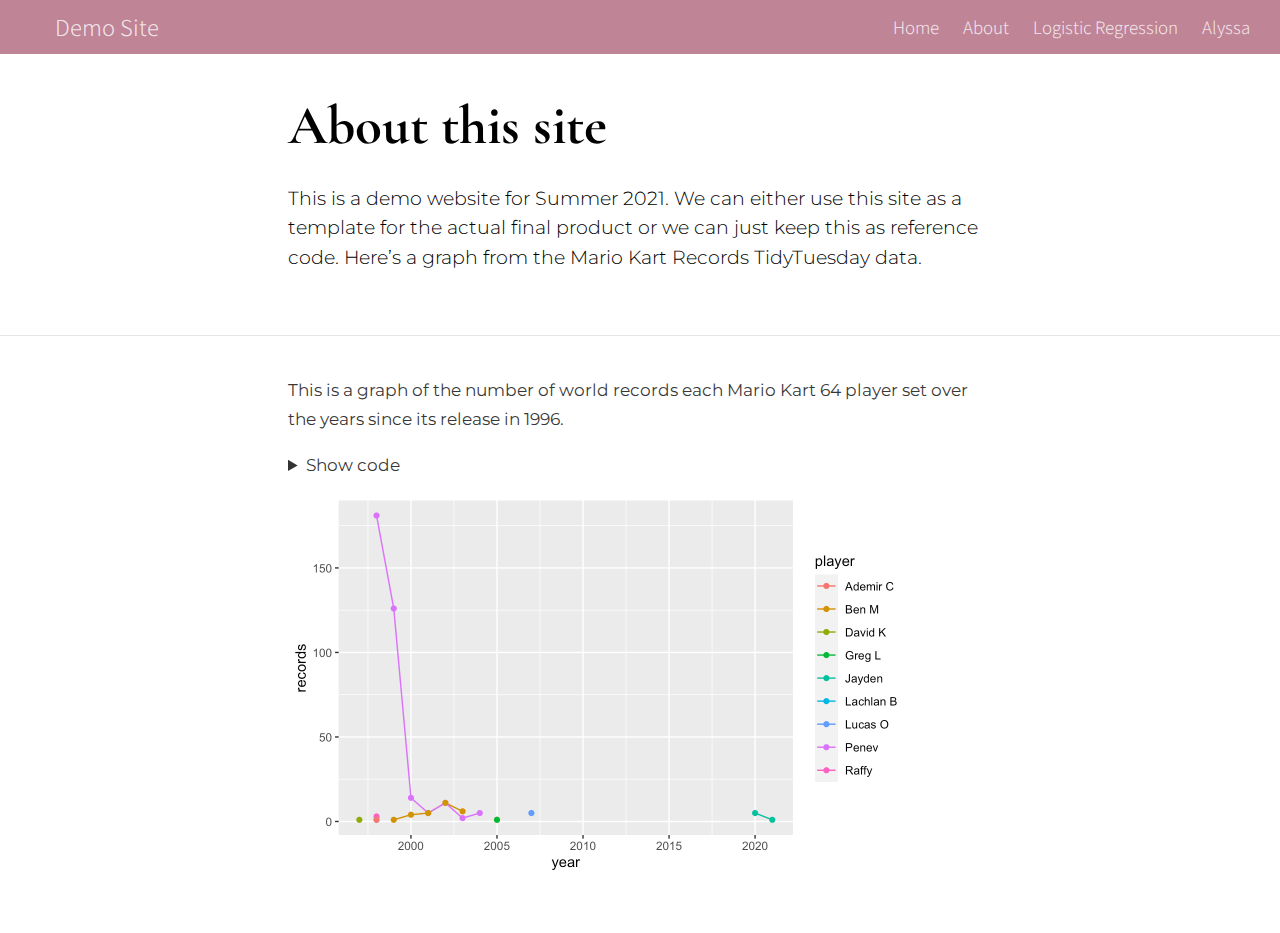
==== docs/about.html @ 3f83a87a "completed logistic.Rmd" ====
<!DOCTYPE html>

<html xmlns="http://www.w3.org/1999/xhtml" lang="" xml:lang="">

<head>
  <meta charset="utf-8"/>
  <meta name="viewport" content="width=device-width, initial-scale=1"/>
  <meta http-equiv="X-UA-Compatible" content="IE=Edge,chrome=1"/>
  <meta name="generator" content="distill" />

  <style type="text/css">
  /* Hide doc at startup (prevent jankiness while JS renders/transforms) */
  body {
    visibility: hidden;
  }
  </style>

 <!--radix_placeholder_import_source-->
 <!--/radix_placeholder_import_source-->

<style type="text/css">code{white-space: pre;}</style>
<style type="text/css" data-origin="pandoc">
pre > code.sourceCode { white-space: pre; position: relative; }
pre > code.sourceCode > span { display: inline-block; line-height: 1.25; }
pre > code.sourceCode > span:empty { height: 1.2em; }
.sourceCode { overflow: visible; }
code.sourceCode > span { color: inherit; text-decoration: inherit; }
div.sourceCode { margin: 1em 0; }
pre.sourceCode { margin: 0; }
@media screen {
div.sourceCode { overflow: auto; }
}
@media print {
pre > code.sourceCode { white-space: pre-wrap; }
pre > code.sourceCode > span { text-indent: -5em; padding-left: 5em; }
}
pre.numberSource code
  { counter-reset: source-line 0; }
pre.numberSource code > span
  { position: relative; left: -4em; counter-increment: source-line; }
pre.numberSource code > span > a:first-child::before
  { content: counter(source-line);
    position: relative; left: -1em; text-align: right; vertical-align: baseline;
    border: none; display: inline-block;
    -webkit-touch-callout: none; -webkit-user-select: none;
    -khtml-user-select: none; -moz-user-select: none;
    -ms-user-select: none; user-select: none;
    padding: 0 4px; width: 4em;
    color: #aaaaaa;
  }
pre.numberSource { margin-left: 3em; border-left: 1px solid #aaaaaa;  padding-left: 4px; }
div.sourceCode
  {   }
@media screen {
pre > code.sourceCode > span > a:first-child::before { text-decoration: underline; }
}
code span.al { color: #ad0000; } /* Alert */
code span.an { color: #5e5e5e; } /* Annotation */
code span.at { color: #20794d; } /* Attribute */
code span.bn { color: #ad0000; } /* BaseN */
code span.bu { } /* BuiltIn */
code span.cf { color: #007ba5; } /* ControlFlow */
code span.ch { color: #20794d; } /* Char */
code span.cn { color: #8f5902; } /* Constant */
code span.co { color: #5e5e5e; } /* Comment */
code span.cv { color: #5e5e5e; font-style: italic; } /* CommentVar */
code span.do { color: #5e5e5e; font-style: italic; } /* Documentation */
code span.dt { color: #ad0000; } /* DataType */
code span.dv { color: #ad0000; } /* DecVal */
code span.er { color: #ad0000; } /* Error */
code span.ex { } /* Extension */
code span.fl { color: #ad0000; } /* Float */
code span.fu { color: #4758ab; } /* Function */
code span.im { } /* Import */
code span.in { color: #5e5e5e; } /* Information */
code span.kw { color: #007ba5; } /* Keyword */
code span.op { color: #5e5e5e; } /* Operator */
code span.ot { color: #007ba5; } /* Other */
code span.pp { color: #ad0000; } /* Preprocessor */
code span.sc { color: #20794d; } /* SpecialChar */
code span.ss { color: #20794d; } /* SpecialString */
code span.st { color: #20794d; } /* String */
code span.va { color: #111111; } /* Variable */
code span.vs { color: #20794d; } /* VerbatimString */
code span.wa { color: #5e5e5e; font-style: italic; } /* Warning */
</style>

  <!--radix_placeholder_meta_tags-->
  <title>Demo Site: About this site</title>

  <meta property="description" itemprop="description" content="This is a demo website for Summer 2021. We can either use this site as a template for the actual final product or we can just keep this as reference code. Here&#39;s a graph from the Mario Kart Records TidyTuesday data."/>



  <!--  https://developers.facebook.com/docs/sharing/webmasters#markup -->
  <meta property="og:title" content="Demo Site: About this site"/>
  <meta property="og:type" content="article"/>
  <meta property="og:description" content="This is a demo website for Summer 2021. We can either use this site as a template for the actual final product or we can just keep this as reference code. Here&#39;s a graph from the Mario Kart Records TidyTuesday data."/>
  <meta property="og:locale" content="en_US"/>
  <meta property="og:site_name" content="Demo Site"/>

  <!--  https://dev.twitter.com/cards/types/summary -->
  <meta property="twitter:card" content="summary"/>
  <meta property="twitter:title" content="Demo Site: About this site"/>
  <meta property="twitter:description" content="This is a demo website for Summer 2021. We can either use this site as a template for the actual final product or we can just keep this as reference code. Here&#39;s a graph from the Mario Kart Records TidyTuesday data."/>

  <!--/radix_placeholder_meta_tags-->
  <!--radix_placeholder_rmarkdown_metadata-->

  <script type="text/json" id="radix-rmarkdown-metadata">
  {"type":"list","attributes":{"names":{"type":"character","attributes":{},"value":["title","description","output"]}},"value":[{"type":"character","attributes":{},"value":["About this site"]},{"type":"character","attributes":{},"value":["This is a demo website for Summer 2021. We can either use this site as a template for the actual final product or we can just keep this as reference code. Here's a graph from the Mario Kart Records TidyTuesday data.\n"]},{"type":"list","attributes":{"names":{"type":"character","attributes":{},"value":["distill::distill_article"]}},"value":[{"type":"list","attributes":{"names":{"type":"character","attributes":{},"value":["code_folding"]}},"value":[{"type":"logical","attributes":{},"value":[true]}]}]}]}
  </script>
  <!--/radix_placeholder_rmarkdown_metadata-->
  <!--radix_placeholder_navigation_in_header-->
  <meta name="distill:offset" content=""/>

  <script type="application/javascript">

    window.headroom_prevent_pin = false;

    window.document.addEventListener("DOMContentLoaded", function (event) {

      // initialize headroom for banner
      var header = $('header').get(0);
      var headerHeight = header.offsetHeight;
      var headroom = new Headroom(header, {
        tolerance: 5,
        onPin : function() {
          if (window.headroom_prevent_pin) {
            window.headroom_prevent_pin = false;
            headroom.unpin();
          }
        }
      });
      headroom.init();
      if(window.location.hash)
        headroom.unpin();
      $(header).addClass('headroom--transition');

      // offset scroll location for banner on hash change
      // (see: https://github.com/WickyNilliams/headroom.js/issues/38)
      window.addEventListener("hashchange", function(event) {
        window.scrollTo(0, window.pageYOffset - (headerHeight + 25));
      });

      // responsive menu
      $('.distill-site-header').each(function(i, val) {
        var topnav = $(this);
        var toggle = topnav.find('.nav-toggle');
        toggle.on('click', function() {
          topnav.toggleClass('responsive');
        });
      });

      // nav dropdowns
      $('.nav-dropbtn').click(function(e) {
        $(this).next('.nav-dropdown-content').toggleClass('nav-dropdown-active');
        $(this).parent().siblings('.nav-dropdown')
           .children('.nav-dropdown-content').removeClass('nav-dropdown-active');
      });
      $("body").click(function(e){
        $('.nav-dropdown-content').removeClass('nav-dropdown-active');
      });
      $(".nav-dropdown").click(function(e){
        e.stopPropagation();
      });
    });
  </script>

  <style type="text/css">

  /* Theme (user-documented overrideables for nav appearance) */

  .distill-site-nav {
    color: rgba(255, 255, 255, 0.8);
    background-color: #0F2E3D;
    font-size: 15px;
    font-weight: 300;
  }

  .distill-site-nav a {
    color: inherit;
    text-decoration: none;
  }

  .distill-site-nav a:hover {
    color: white;
  }

  @media print {
    .distill-site-nav {
      display: none;
    }
  }

  .distill-site-header {

  }

  .distill-site-footer {

  }


  /* Site Header */

  .distill-site-header {
    width: 100%;
    box-sizing: border-box;
    z-index: 3;
  }

  .distill-site-header .nav-left {
    display: inline-block;
    margin-left: 8px;
  }

  @media screen and (max-width: 768px) {
    .distill-site-header .nav-left {
      margin-left: 0;
    }
  }


  .distill-site-header .nav-right {
    float: right;
    margin-right: 8px;
  }

  .distill-site-header a,
  .distill-site-header .title {
    display: inline-block;
    text-align: center;
    padding: 14px 10px 14px 10px;
  }

  .distill-site-header .title {
    font-size: 18px;
    min-width: 150px;
  }

  .distill-site-header .logo {
    padding: 0;
  }

  .distill-site-header .logo img {
    display: none;
    max-height: 20px;
    width: auto;
    margin-bottom: -4px;
  }

  .distill-site-header .nav-image img {
    max-height: 18px;
    width: auto;
    display: inline-block;
    margin-bottom: -3px;
  }



  @media screen and (min-width: 1000px) {
    .distill-site-header .logo img {
      display: inline-block;
    }
    .distill-site-header .nav-left {
      margin-left: 20px;
    }
    .distill-site-header .nav-right {
      margin-right: 20px;
    }
    .distill-site-header .title {
      padding-left: 12px;
    }
  }


  .distill-site-header .nav-toggle {
    display: none;
  }

  .nav-dropdown {
    display: inline-block;
    position: relative;
  }

  .nav-dropdown .nav-dropbtn {
    border: none;
    outline: none;
    color: rgba(255, 255, 255, 0.8);
    padding: 16px 10px;
    background-color: transparent;
    font-family: inherit;
    font-size: inherit;
    font-weight: inherit;
    margin: 0;
    margin-top: 1px;
    z-index: 2;
  }

  .nav-dropdown-content {
    display: none;
    position: absolute;
    background-color: white;
    min-width: 200px;
    border: 1px solid rgba(0,0,0,0.15);
    border-radius: 4px;
    box-shadow: 0px 8px 16px 0px rgba(0,0,0,0.1);
    z-index: 1;
    margin-top: 2px;
    white-space: nowrap;
    padding-top: 4px;
    padding-bottom: 4px;
  }

  .nav-dropdown-content hr {
    margin-top: 4px;
    margin-bottom: 4px;
    border: none;
    border-bottom: 1px solid rgba(0, 0, 0, 0.1);
  }

  .nav-dropdown-active {
    display: block;
  }

  .nav-dropdown-content a, .nav-dropdown-content .nav-dropdown-header {
    color: black;
    padding: 6px 24px;
    text-decoration: none;
    display: block;
    text-align: left;
  }

  .nav-dropdown-content .nav-dropdown-header {
    display: block;
    padding: 5px 24px;
    padding-bottom: 0;
    text-transform: uppercase;
    font-size: 14px;
    color: #999999;
    white-space: nowrap;
  }

  .nav-dropdown:hover .nav-dropbtn {
    color: white;
  }

  .nav-dropdown-content a:hover {
    background-color: #ddd;
    color: black;
  }

  .nav-right .nav-dropdown-content {
    margin-left: -45%;
    right: 0;
  }

  @media screen and (max-width: 768px) {
    .distill-site-header a, .distill-site-header .nav-dropdown  {display: none;}
    .distill-site-header a.nav-toggle {
      float: right;
      display: block;
    }
    .distill-site-header .title {
      margin-left: 0;
    }
    .distill-site-header .nav-right {
      margin-right: 0;
    }
    .distill-site-header {
      overflow: hidden;
    }
    .nav-right .nav-dropdown-content {
      margin-left: 0;
    }
  }


  @media screen and (max-width: 768px) {
    .distill-site-header.responsive {position: relative; min-height: 500px; }
    .distill-site-header.responsive a.nav-toggle {
      position: absolute;
      right: 0;
      top: 0;
    }
    .distill-site-header.responsive a,
    .distill-site-header.responsive .nav-dropdown {
      display: block;
      text-align: left;
    }
    .distill-site-header.responsive .nav-left,
    .distill-site-header.responsive .nav-right {
      width: 100%;
    }
    .distill-site-header.responsive .nav-dropdown {float: none;}
    .distill-site-header.responsive .nav-dropdown-content {position: relative;}
    .distill-site-header.responsive .nav-dropdown .nav-dropbtn {
      display: block;
      width: 100%;
      text-align: left;
    }
  }

  /* Site Footer */

  .distill-site-footer {
    width: 100%;
    overflow: hidden;
    box-sizing: border-box;
    z-index: 3;
    margin-top: 30px;
    padding-top: 30px;
    padding-bottom: 30px;
    text-align: center;
  }

  /* Headroom */

  d-title {
    padding-top: 6rem;
  }

  @media print {
    d-title {
      padding-top: 4rem;
    }
  }

  .headroom {
    z-index: 1000;
    position: fixed;
    top: 0;
    left: 0;
    right: 0;
  }

  .headroom--transition {
    transition: all .4s ease-in-out;
  }

  .headroom--unpinned {
    top: -100px;
  }

  .headroom--pinned {
    top: 0;
  }

  /* adjust viewport for navbar height */
  /* helps vertically center bootstrap (non-distill) content */
  .min-vh-100 {
    min-height: calc(100vh - 100px) !important;
  }

  </style>

  <script src="site_libs/jquery-1.11.3/jquery.min.js"></script>
  <link href="site_libs/font-awesome-5.1.0/css/all.css" rel="stylesheet"/>
  <link href="site_libs/font-awesome-5.1.0/css/v4-shims.css" rel="stylesheet"/>
  <script src="site_libs/headroom-0.9.4/headroom.min.js"></script>
  <script src="site_libs/autocomplete-0.37.1/autocomplete.min.js"></script>
  <script src="site_libs/fuse-6.4.1/fuse.min.js"></script>

  <script type="application/javascript">

  function getMeta(metaName) {
    var metas = document.getElementsByTagName('meta');
    for (let i = 0; i < metas.length; i++) {
      if (metas[i].getAttribute('name') === metaName) {
        return metas[i].getAttribute('content');
      }
    }
    return '';
  }

  function offsetURL(url) {
    var offset = getMeta('distill:offset');
    return offset ? offset + '/' + url : url;
  }

  function createFuseIndex() {

    // create fuse index
    var options = {
      keys: [
        { name: 'title', weight: 20 },
        { name: 'categories', weight: 15 },
        { name: 'description', weight: 10 },
        { name: 'contents', weight: 5 },
      ],
      ignoreLocation: true,
      threshold: 0
    };
    var fuse = new window.Fuse([], options);

    // fetch the main search.json
    return fetch(offsetURL('search.json'))
      .then(function(response) {
        if (response.status == 200) {
          return response.json().then(function(json) {
            // index main articles
            json.articles.forEach(function(article) {
              fuse.add(article);
            });
            // download collections and index their articles
            return Promise.all(json.collections.map(function(collection) {
              return fetch(offsetURL(collection)).then(function(response) {
                if (response.status === 200) {
                  return response.json().then(function(articles) {
                    articles.forEach(function(article) {
                      fuse.add(article);
                    });
                  })
                } else {
                  return Promise.reject(
                    new Error('Unexpected status from search index request: ' +
                              response.status)
                  );
                }
              });
            })).then(function() {
              return fuse;
            });
          });

        } else {
          return Promise.reject(
            new Error('Unexpected status from search index request: ' +
                        response.status)
          );
        }
      });
  }

  window.document.addEventListener("DOMContentLoaded", function (event) {

    // get search element (bail if we don't have one)
    var searchEl = window.document.getElementById('distill-search');
    if (!searchEl)
      return;

    createFuseIndex()
      .then(function(fuse) {

        // make search box visible
        searchEl.classList.remove('hidden');

        // initialize autocomplete
        var options = {
          autoselect: true,
          hint: false,
          minLength: 2,
        };
        window.autocomplete(searchEl, options, [{
          source: function(query, callback) {
            const searchOptions = {
              isCaseSensitive: false,
              shouldSort: true,
              minMatchCharLength: 2,
              limit: 10,
            };
            var results = fuse.search(query, searchOptions);
            callback(results
              .map(function(result) { return result.item; })
            );
          },
          templates: {
            suggestion: function(suggestion) {
              var img = suggestion.preview && Object.keys(suggestion.preview).length > 0
                ? `<img src="${offsetURL(suggestion.preview)}"</img>`
                : '';
              var html = `
                <div class="search-item">
                  <h3>${suggestion.title}</h3>
                  <div class="search-item-description">
                    ${suggestion.description || ''}
                  </div>
                  <div class="search-item-preview">
                    ${img}
                  </div>
                </div>
              `;
              return html;
            }
          }
        }]).on('autocomplete:selected', function(event, suggestion) {
          window.location.href = offsetURL(suggestion.path);
        });
        // remove inline display style on autocompleter (we want to
        // manage responsive display via css)
        $('.algolia-autocomplete').css("display", "");
      })
      .catch(function(error) {
        console.log(error);
      });

  });

  </script>

  <style type="text/css">

  .nav-search {
    font-size: x-small;
  }

  /* Algolioa Autocomplete */

  .algolia-autocomplete {
    display: inline-block;
    margin-left: 10px;
    vertical-align: sub;
    background-color: white;
    color: black;
    padding: 6px;
    padding-top: 8px;
    padding-bottom: 0;
    border-radius: 6px;
    border: 1px #0F2E3D solid;
    width: 180px;
  }


  @media screen and (max-width: 768px) {
    .distill-site-nav .algolia-autocomplete {
      display: none;
      visibility: hidden;
    }
    .distill-site-nav.responsive .algolia-autocomplete {
      display: inline-block;
      visibility: visible;
    }
    .distill-site-nav.responsive .algolia-autocomplete .aa-dropdown-menu {
      margin-left: 0;
      width: 400px;
      max-height: 400px;
    }
  }

  .algolia-autocomplete .aa-input, .algolia-autocomplete .aa-hint {
    width: 90%;
    outline: none;
    border: none;
  }

  .algolia-autocomplete .aa-hint {
    color: #999;
  }
  .algolia-autocomplete .aa-dropdown-menu {
    width: 550px;
    max-height: 70vh;
    overflow-x: visible;
    overflow-y: scroll;
    padding: 5px;
    margin-top: 3px;
    margin-left: -150px;
    background-color: #fff;
    border-radius: 5px;
    border: 1px solid #999;
    border-top: none;
  }

  .algolia-autocomplete .aa-dropdown-menu .aa-suggestion {
    cursor: pointer;
    padding: 5px 4px;
    border-bottom: 1px solid #eee;
  }

  .algolia-autocomplete .aa-dropdown-menu .aa-suggestion:last-of-type {
    border-bottom: none;
    margin-bottom: 2px;
  }

  .algolia-autocomplete .aa-dropdown-menu .aa-suggestion .search-item {
    overflow: hidden;
    font-size: 0.8em;
    line-height: 1.4em;
  }

  .algolia-autocomplete .aa-dropdown-menu .aa-suggestion .search-item h3 {
    font-size: 1rem;
    margin-block-start: 0;
    margin-block-end: 5px;
  }

  .algolia-autocomplete .aa-dropdown-menu .aa-suggestion .search-item-description {
    display: inline-block;
    overflow: hidden;
    height: 2.8em;
    width: 80%;
    margin-right: 4%;
  }

  .algolia-autocomplete .aa-dropdown-menu .aa-suggestion .search-item-preview {
    display: inline-block;
    width: 15%;
  }

  .algolia-autocomplete .aa-dropdown-menu .aa-suggestion .search-item-preview img {
    height: 3em;
    width: auto;
    display: none;
  }

  .algolia-autocomplete .aa-dropdown-menu .aa-suggestion .search-item-preview img[src] {
    display: initial;
  }

  .algolia-autocomplete .aa-dropdown-menu .aa-suggestion.aa-cursor {
    background-color: #eee;
  }
  .algolia-autocomplete .aa-dropdown-menu .aa-suggestion em {
    font-weight: bold;
    font-style: normal;
  }

  </style>


  <!--/radix_placeholder_navigation_in_header-->
  <!--radix_placeholder_distill-->

  <style type="text/css">

  body {
    background-color: white;
  }

  .pandoc-table {
    width: 100%;
  }

  .pandoc-table>caption {
    margin-bottom: 10px;
  }

  .pandoc-table th:not([align]) {
    text-align: left;
  }

  .pagedtable-footer {
    font-size: 15px;
  }

  d-byline .byline {
    grid-template-columns: 2fr 2fr;
  }

  d-byline .byline h3 {
    margin-block-start: 1.5em;
  }

  d-byline .byline .authors-affiliations h3 {
    margin-block-start: 0.5em;
  }

  .authors-affiliations .orcid-id {
    width: 16px;
    height:16px;
    margin-left: 4px;
    margin-right: 4px;
    vertical-align: middle;
    padding-bottom: 2px;
  }

  d-title .dt-tags {
    margin-top: 1em;
    grid-column: text;
  }

  .dt-tags .dt-tag {
    text-decoration: none;
    display: inline-block;
    color: rgba(0,0,0,0.6);
    padding: 0em 0.4em;
    margin-right: 0.5em;
    margin-bottom: 0.4em;
    font-size: 70%;
    border: 1px solid rgba(0,0,0,0.2);
    border-radius: 3px;
    text-transform: uppercase;
    font-weight: 500;
  }

  d-article table.gt_table td,
  d-article table.gt_table th {
    border-bottom: none;
  }

  .html-widget {
    margin-bottom: 2.0em;
  }

  .l-screen-inset {
    padding-right: 16px;
  }

  .l-screen .caption {
    margin-left: 10px;
  }

  .shaded {
    background: rgb(247, 247, 247);
    padding-top: 20px;
    padding-bottom: 20px;
    border-top: 1px solid rgba(0, 0, 0, 0.1);
    border-bottom: 1px solid rgba(0, 0, 0, 0.1);
  }

  .shaded .html-widget {
    margin-bottom: 0;
    border: 1px solid rgba(0, 0, 0, 0.1);
  }

  .shaded .shaded-content {
    background: white;
  }

  .text-output {
    margin-top: 0;
    line-height: 1.5em;
  }

  .hidden {
    display: none !important;
  }

  d-article {
    padding-top: 2.5rem;
    padding-bottom: 30px;
  }

  d-appendix {
    padding-top: 30px;
  }

  d-article>p>img {
    width: 100%;
  }

  d-article h2 {
    margin: 1rem 0 1.5rem 0;
  }

  d-article h3 {
    margin-top: 1.5rem;
  }

  d-article iframe {
    border: 1px solid rgba(0, 0, 0, 0.1);
    margin-bottom: 2.0em;
    width: 100%;
  }

  /* Tweak code blocks */

  d-article div.sourceCode code,
  d-article pre code {
    font-family: Consolas, Monaco, 'Andale Mono', 'Ubuntu Mono', monospace;
  }

  d-article pre,
  d-article div.sourceCode,
  d-article div.sourceCode pre {
    overflow: auto;
  }

  d-article div.sourceCode {
    background-color: white;
  }

  d-article div.sourceCode pre {
    padding-left: 10px;
    font-size: 12px;
    border-left: 2px solid rgba(0,0,0,0.1);
  }

  d-article pre {
    font-size: 12px;
    color: black;
    background: none;
    margin-top: 0;
    text-align: left;
    white-space: pre;
    word-spacing: normal;
    word-break: normal;
    word-wrap: normal;
    line-height: 1.5;

    -moz-tab-size: 4;
    -o-tab-size: 4;
    tab-size: 4;

    -webkit-hyphens: none;
    -moz-hyphens: none;
    -ms-hyphens: none;
    hyphens: none;
  }

  d-article pre a {
    border-bottom: none;
  }

  d-article pre a:hover {
    border-bottom: none;
    text-decoration: underline;
  }

  d-article details {
    grid-column: text;
    margin-bottom: 0.8em;
  }

  @media(min-width: 768px) {

  d-article pre,
  d-article div.sourceCode,
  d-article div.sourceCode pre {
    overflow: visible !important;
  }

  d-article div.sourceCode pre {
    padding-left: 18px;
    font-size: 14px;
  }

  d-article pre {
    font-size: 14px;
  }

  }

  figure img.external {
    background: white;
    border: 1px solid rgba(0, 0, 0, 0.1);
    box-shadow: 0 1px 8px rgba(0, 0, 0, 0.1);
    padding: 18px;
    box-sizing: border-box;
  }

  /* CSS for d-contents */

  .d-contents {
    grid-column: text;
    color: rgba(0,0,0,0.8);
    font-size: 0.9em;
    padding-bottom: 1em;
    margin-bottom: 1em;
    padding-bottom: 0.5em;
    margin-bottom: 1em;
    padding-left: 0.25em;
    justify-self: start;
  }

  @media(min-width: 1000px) {
    .d-contents.d-contents-float {
      height: 0;
      grid-column-start: 1;
      grid-column-end: 4;
      justify-self: center;
      padding-right: 3em;
      padding-left: 2em;
    }
  }

  .d-contents nav h3 {
    font-size: 18px;
    margin-top: 0;
    margin-bottom: 1em;
  }

  .d-contents li {
    list-style-type: none
  }

  .d-contents nav > ul {
    padding-left: 0;
  }

  .d-contents ul {
    padding-left: 1em
  }

  .d-contents nav ul li {
    margin-top: 0.6em;
    margin-bottom: 0.2em;
  }

  .d-contents nav a {
    font-size: 13px;
    border-bottom: none;
    text-decoration: none
    color: rgba(0, 0, 0, 0.8);
  }

  .d-contents nav a:hover {
    text-decoration: underline solid rgba(0, 0, 0, 0.6)
  }

  .d-contents nav > ul > li > a {
    font-weight: 600;
  }

  .d-contents nav > ul > li > ul {
    font-weight: inherit;
  }

  .d-contents nav > ul > li > ul > li {
    margin-top: 0.2em;
  }


  .d-contents nav ul {
    margin-top: 0;
    margin-bottom: 0.25em;
  }

  .d-article-with-toc h2:nth-child(2) {
    margin-top: 0;
  }


  /* Figure */

  .figure {
    position: relative;
    margin-bottom: 2.5em;
    margin-top: 1.5em;
  }

  .figure img {
    width: 100%;
  }

  .figure .caption {
    color: rgba(0, 0, 0, 0.6);
    font-size: 12px;
    line-height: 1.5em;
  }

  .figure img.external {
    background: white;
    border: 1px solid rgba(0, 0, 0, 0.1);
    box-shadow: 0 1px 8px rgba(0, 0, 0, 0.1);
    padding: 18px;
    box-sizing: border-box;
  }

  .figure .caption a {
    color: rgba(0, 0, 0, 0.6);
  }

  .figure .caption b,
  .figure .caption strong, {
    font-weight: 600;
    color: rgba(0, 0, 0, 1.0);
  }

  /* Citations */

  d-article .citation {
    color: inherit;
    cursor: inherit;
  }

  div.hanging-indent{
    margin-left: 1em; text-indent: -1em;
  }

  /* Citation hover box */

  .tippy-box[data-theme~=light-border] {
    background-color: rgba(250, 250, 250, 0.95);
  }

  .tippy-content > p {
    margin-bottom: 0;
    padding: 2px;
  }


  /* Tweak 1000px media break to show more text */

  @media(min-width: 1000px) {
    .base-grid,
    distill-header,
    d-title,
    d-abstract,
    d-article,
    d-appendix,
    distill-appendix,
    d-byline,
    d-footnote-list,
    d-citation-list,
    distill-footer {
      grid-template-columns: [screen-start] 1fr [page-start kicker-start] 80px [middle-start] 50px [text-start kicker-end] 65px 65px 65px 65px 65px 65px 65px 65px [text-end gutter-start] 65px [middle-end] 65px [page-end gutter-end] 1fr [screen-end];
      grid-column-gap: 16px;
    }

    .grid {
      grid-column-gap: 16px;
    }

    d-article {
      font-size: 1.06rem;
      line-height: 1.7em;
    }
    figure .caption, .figure .caption, figure figcaption {
      font-size: 13px;
    }
  }

  @media(min-width: 1180px) {
    .base-grid,
    distill-header,
    d-title,
    d-abstract,
    d-article,
    d-appendix,
    distill-appendix,
    d-byline,
    d-footnote-list,
    d-citation-list,
    distill-footer {
      grid-template-columns: [screen-start] 1fr [page-start kicker-start] 60px [middle-start] 60px [text-start kicker-end] 60px 60px 60px 60px 60px 60px 60px 60px [text-end gutter-start] 60px [middle-end] 60px [page-end gutter-end] 1fr [screen-end];
      grid-column-gap: 32px;
    }

    .grid {
      grid-column-gap: 32px;
    }
  }


  /* Get the citation styles for the appendix (not auto-injected on render since
     we do our own rendering of the citation appendix) */

  d-appendix .citation-appendix,
  .d-appendix .citation-appendix {
    font-size: 11px;
    line-height: 15px;
    border-left: 1px solid rgba(0, 0, 0, 0.1);
    padding-left: 18px;
    border: 1px solid rgba(0,0,0,0.1);
    background: rgba(0, 0, 0, 0.02);
    padding: 10px 18px;
    border-radius: 3px;
    color: rgba(150, 150, 150, 1);
    overflow: hidden;
    margin-top: -12px;
    white-space: pre-wrap;
    word-wrap: break-word;
  }

  /* Include appendix styles here so they can be overridden */

  d-appendix {
    contain: layout style;
    font-size: 0.8em;
    line-height: 1.7em;
    margin-top: 60px;
    margin-bottom: 0;
    border-top: 1px solid rgba(0, 0, 0, 0.1);
    color: rgba(0,0,0,0.5);
    padding-top: 60px;
    padding-bottom: 48px;
  }

  d-appendix h3 {
    grid-column: page-start / text-start;
    font-size: 15px;
    font-weight: 500;
    margin-top: 1em;
    margin-bottom: 0;
    color: rgba(0,0,0,0.65);
  }

  d-appendix h3 + * {
    margin-top: 1em;
  }

  d-appendix ol {
    padding: 0 0 0 15px;
  }

  @media (min-width: 768px) {
    d-appendix ol {
      padding: 0 0 0 30px;
      margin-left: -30px;
    }
  }

  d-appendix li {
    margin-bottom: 1em;
  }

  d-appendix a {
    color: rgba(0, 0, 0, 0.6);
  }

  d-appendix > * {
    grid-column: text;
  }

  d-appendix > d-footnote-list,
  d-appendix > d-citation-list,
  d-appendix > distill-appendix {
    grid-column: screen;
  }

  /* Include footnote styles here so they can be overridden */

  d-footnote-list {
    contain: layout style;
  }

  d-footnote-list > * {
    grid-column: text;
  }

  d-footnote-list a.footnote-backlink {
    color: rgba(0,0,0,0.3);
    padding-left: 0.5em;
  }



  /* Anchor.js */

  .anchorjs-link {
    /*transition: all .25s linear; */
    text-decoration: none;
    border-bottom: none;
  }
  *:hover > .anchorjs-link {
    margin-left: -1.125em !important;
    text-decoration: none;
    border-bottom: none;
  }

  /* Social footer */

  .social_footer {
    margin-top: 30px;
    margin-bottom: 0;
    color: rgba(0,0,0,0.67);
  }

  .disqus-comments {
    margin-right: 30px;
  }

  .disqus-comment-count {
    border-bottom: 1px solid rgba(0, 0, 0, 0.4);
    cursor: pointer;
  }

  #disqus_thread {
    margin-top: 30px;
  }

  .article-sharing a {
    border-bottom: none;
    margin-right: 8px;
  }

  .article-sharing a:hover {
    border-bottom: none;
  }

  .sidebar-section.subscribe {
    font-size: 12px;
    line-height: 1.6em;
  }

  .subscribe p {
    margin-bottom: 0.5em;
  }


  .article-footer .subscribe {
    font-size: 15px;
    margin-top: 45px;
  }


  .sidebar-section.custom {
    font-size: 12px;
    line-height: 1.6em;
  }

  .custom p {
    margin-bottom: 0.5em;
  }

  /* Styles for listing layout (hide title) */
  .layout-listing d-title, .layout-listing .d-title {
    display: none;
  }

  /* Styles for posts lists (not auto-injected) */


  .posts-with-sidebar {
    padding-left: 45px;
    padding-right: 45px;
  }

  .posts-list .description h2,
  .posts-list .description p {
    font-family: -apple-system, BlinkMacSystemFont, "Segoe UI", Roboto, Oxygen, Ubuntu, Cantarell, "Fira Sans", "Droid Sans", "Helvetica Neue", Arial, sans-serif;
  }

  .posts-list .description h2 {
    font-weight: 700;
    border-bottom: none;
    padding-bottom: 0;
  }

  .posts-list h2.post-tag {
    border-bottom: 1px solid rgba(0, 0, 0, 0.2);
    padding-bottom: 12px;
  }
  .posts-list {
    margin-top: 60px;
    margin-bottom: 24px;
  }

  .posts-list .post-preview {
    text-decoration: none;
    overflow: hidden;
    display: block;
    border-bottom: 1px solid rgba(0, 0, 0, 0.1);
    padding: 24px 0;
  }

  .post-preview-last {
    border-bottom: none !important;
  }

  .posts-list .posts-list-caption {
    grid-column: screen;
    font-weight: 400;
  }

  .posts-list .post-preview h2 {
    margin: 0 0 6px 0;
    line-height: 1.2em;
    font-style: normal;
    font-size: 24px;
  }

  .posts-list .post-preview p {
    margin: 0 0 12px 0;
    line-height: 1.4em;
    font-size: 16px;
  }

  .posts-list .post-preview .thumbnail {
    box-sizing: border-box;
    margin-bottom: 24px;
    position: relative;
    max-width: 500px;
  }
  .posts-list .post-preview img {
    width: 100%;
    display: block;
  }

  .posts-list .metadata {
    font-size: 12px;
    line-height: 1.4em;
    margin-bottom: 18px;
  }

  .posts-list .metadata > * {
    display: inline-block;
  }

  .posts-list .metadata .publishedDate {
    margin-right: 2em;
  }

  .posts-list .metadata .dt-authors {
    display: block;
    margin-top: 0.3em;
    margin-right: 2em;
  }

  .posts-list .dt-tags {
    display: block;
    line-height: 1em;
  }

  .posts-list .dt-tags .dt-tag {
    display: inline-block;
    color: rgba(0,0,0,0.6);
    padding: 0.3em 0.4em;
    margin-right: 0.2em;
    margin-bottom: 0.4em;
    font-size: 60%;
    border: 1px solid rgba(0,0,0,0.2);
    border-radius: 3px;
    text-transform: uppercase;
    font-weight: 500;
  }

  .posts-list img {
    opacity: 1;
  }

  .posts-list img[data-src] {
    opacity: 0;
  }

  .posts-more {
    clear: both;
  }


  .posts-sidebar {
    font-size: 16px;
  }

  .posts-sidebar h3 {
    font-size: 16px;
    margin-top: 0;
    margin-bottom: 0.5em;
    font-weight: 400;
    text-transform: uppercase;
  }

  .sidebar-section {
    margin-bottom: 30px;
  }

  .categories ul {
    list-style-type: none;
    margin: 0;
    padding: 0;
  }

  .categories li {
    color: rgba(0, 0, 0, 0.8);
    margin-bottom: 0;
  }

  .categories li>a {
    border-bottom: none;
  }

  .categories li>a:hover {
    border-bottom: 1px solid rgba(0, 0, 0, 0.4);
  }

  .categories .active {
    font-weight: 600;
  }

  .categories .category-count {
    color: rgba(0, 0, 0, 0.4);
  }


  @media(min-width: 768px) {
    .posts-list .post-preview h2 {
      font-size: 26px;
    }
    .posts-list .post-preview .thumbnail {
      float: right;
      width: 30%;
      margin-bottom: 0;
    }
    .posts-list .post-preview .description {
      float: left;
      width: 45%;
    }
    .posts-list .post-preview .metadata {
      float: left;
      width: 20%;
      margin-top: 8px;
    }
    .posts-list .post-preview p {
      margin: 0 0 12px 0;
      line-height: 1.5em;
      font-size: 16px;
    }
    .posts-with-sidebar .posts-list {
      float: left;
      width: 75%;
    }
    .posts-with-sidebar .posts-sidebar {
      float: right;
      width: 20%;
      margin-top: 60px;
      padding-top: 24px;
      padding-bottom: 24px;
    }
  }


  /* Improve display for browsers without grid (IE/Edge <= 15) */

  .downlevel {
    line-height: 1.6em;
    font-family: -apple-system, BlinkMacSystemFont, "Segoe UI", Roboto, Oxygen, Ubuntu, Cantarell, "Fira Sans", "Droid Sans", "Helvetica Neue", Arial, sans-serif;
    margin: 0;
  }

  .downlevel .d-title {
    padding-top: 6rem;
    padding-bottom: 1.5rem;
  }

  .downlevel .d-title h1 {
    font-size: 50px;
    font-weight: 700;
    line-height: 1.1em;
    margin: 0 0 0.5rem;
  }

  .downlevel .d-title p {
    font-weight: 300;
    font-size: 1.2rem;
    line-height: 1.55em;
    margin-top: 0;
  }

  .downlevel .d-byline {
    padding-top: 0.8em;
    padding-bottom: 0.8em;
    font-size: 0.8rem;
    line-height: 1.8em;
  }

  .downlevel .section-separator {
    border: none;
    border-top: 1px solid rgba(0, 0, 0, 0.1);
  }

  .downlevel .d-article {
    font-size: 1.06rem;
    line-height: 1.7em;
    padding-top: 1rem;
    padding-bottom: 2rem;
  }


  .downlevel .d-appendix {
    padding-left: 0;
    padding-right: 0;
    max-width: none;
    font-size: 0.8em;
    line-height: 1.7em;
    margin-bottom: 0;
    color: rgba(0,0,0,0.5);
    padding-top: 40px;
    padding-bottom: 48px;
  }

  .downlevel .footnotes ol {
    padding-left: 13px;
  }

  .downlevel .base-grid,
  .downlevel .distill-header,
  .downlevel .d-title,
  .downlevel .d-abstract,
  .downlevel .d-article,
  .downlevel .d-appendix,
  .downlevel .distill-appendix,
  .downlevel .d-byline,
  .downlevel .d-footnote-list,
  .downlevel .d-citation-list,
  .downlevel .distill-footer,
  .downlevel .appendix-bottom,
  .downlevel .posts-container {
    padding-left: 40px;
    padding-right: 40px;
  }

  @media(min-width: 768px) {
    .downlevel .base-grid,
    .downlevel .distill-header,
    .downlevel .d-title,
    .downlevel .d-abstract,
    .downlevel .d-article,
    .downlevel .d-appendix,
    .downlevel .distill-appendix,
    .downlevel .d-byline,
    .downlevel .d-footnote-list,
    .downlevel .d-citation-list,
    .downlevel .distill-footer,
    .downlevel .appendix-bottom,
    .downlevel .posts-container {
    padding-left: 150px;
    padding-right: 150px;
    max-width: 900px;
  }
  }

  .downlevel pre code {
    display: block;
    border-left: 2px solid rgba(0, 0, 0, .1);
    padding: 0 0 0 20px;
    font-size: 14px;
  }

  .downlevel code, .downlevel pre {
    color: black;
    background: none;
    font-family: Consolas, Monaco, 'Andale Mono', 'Ubuntu Mono', monospace;
    text-align: left;
    white-space: pre;
    word-spacing: normal;
    word-break: normal;
    word-wrap: normal;
    line-height: 1.5;

    -moz-tab-size: 4;
    -o-tab-size: 4;
    tab-size: 4;

    -webkit-hyphens: none;
    -moz-hyphens: none;
    -ms-hyphens: none;
    hyphens: none;
  }

  .downlevel .posts-list .post-preview {
    color: inherit;
  }



  </style>

  <script type="application/javascript">

  function is_downlevel_browser() {
    if (bowser.isUnsupportedBrowser({ msie: "12", msedge: "16"},
                                   window.navigator.userAgent)) {
      return true;
    } else {
      return window.load_distill_framework === undefined;
    }
  }

  // show body when load is complete
  function on_load_complete() {

    // add anchors
    if (window.anchors) {
      window.anchors.options.placement = 'left';
      window.anchors.add('d-article > h2, d-article > h3, d-article > h4, d-article > h5');
    }


    // set body to visible
    document.body.style.visibility = 'visible';

    // force redraw for leaflet widgets
    if (window.HTMLWidgets) {
      var maps = window.HTMLWidgets.findAll(".leaflet");
      $.each(maps, function(i, el) {
        var map = this.getMap();
        map.invalidateSize();
        map.eachLayer(function(layer) {
          if (layer instanceof L.TileLayer)
            layer.redraw();
        });
      });
    }

    // trigger 'shown' so htmlwidgets resize
    $('d-article').trigger('shown');
  }

  function init_distill() {

    init_common();

    // create front matter
    var front_matter = $('<d-front-matter></d-front-matter>');
    $('#distill-front-matter').wrap(front_matter);

    // create d-title
    $('.d-title').changeElementType('d-title');

    // create d-byline
    var byline = $('<d-byline></d-byline>');
    $('.d-byline').replaceWith(byline);

    // create d-article
    var article = $('<d-article></d-article>');
    $('.d-article').wrap(article).children().unwrap();

    // move posts container into article
    $('.posts-container').appendTo($('d-article'));

    // create d-appendix
    $('.d-appendix').changeElementType('d-appendix');

    // flag indicating that we have appendix items
    var appendix = $('.appendix-bottom').children('h3').length > 0;

    // replace footnotes with <d-footnote>
    $('.footnote-ref').each(function(i, val) {
      appendix = true;
      var href = $(this).attr('href');
      var id = href.replace('#', '');
      var fn = $('#' + id);
      var fn_p = $('#' + id + '>p');
      fn_p.find('.footnote-back').remove();
      var text = fn_p.html();
      var dtfn = $('<d-footnote></d-footnote>');
      dtfn.html(text);
      $(this).replaceWith(dtfn);
    });
    // remove footnotes
    $('.footnotes').remove();

    // move refs into #references-listing
    $('#references-listing').replaceWith($('#refs'));

    $('h1.appendix, h2.appendix').each(function(i, val) {
      $(this).changeElementType('h3');
    });
    $('h3.appendix').each(function(i, val) {
      var id = $(this).attr('id');
      $('.d-contents a[href="#' + id + '"]').parent().remove();
      appendix = true;
      $(this).nextUntil($('h1, h2, h3')).addBack().appendTo($('d-appendix'));
    });

    // show d-appendix if we have appendix content
    $("d-appendix").css('display', appendix ? 'grid' : 'none');

    // localize layout chunks to just output
    $('.layout-chunk').each(function(i, val) {

      // capture layout
      var layout = $(this).attr('data-layout');

      // apply layout to markdown level block elements
      var elements = $(this).children().not('details, div.sourceCode, pre, script');
      elements.each(function(i, el) {
        var layout_div = $('<div class="' + layout + '"></div>');
        if (layout_div.hasClass('shaded')) {
          var shaded_content = $('<div class="shaded-content"></div>');
          $(this).wrap(shaded_content);
          $(this).parent().wrap(layout_div);
        } else {
          $(this).wrap(layout_div);
        }
      });


      // unwrap the layout-chunk div
      $(this).children().unwrap();
    });

    // remove code block used to force  highlighting css
    $('.distill-force-highlighting-css').parent().remove();

    // remove empty line numbers inserted by pandoc when using a
    // custom syntax highlighting theme
    $('code.sourceCode a:empty').remove();

    // load distill framework
    load_distill_framework();

    // wait for window.distillRunlevel == 4 to do post processing
    function distill_post_process() {

      if (!window.distillRunlevel || window.distillRunlevel < 4)
        return;

      // hide author/affiliations entirely if we have no authors
      var front_matter = JSON.parse($("#distill-front-matter").html());
      var have_authors = front_matter.authors && front_matter.authors.length > 0;
      if (!have_authors)
        $('d-byline').addClass('hidden');

      // article with toc class
      $('.d-contents').parent().addClass('d-article-with-toc');

      // strip links that point to #
      $('.authors-affiliations').find('a[href="#"]').removeAttr('href');

      // add orcid ids
      $('.authors-affiliations').find('.author').each(function(i, el) {
        var orcid_id = front_matter.authors[i].orcidID;
        if (orcid_id) {
          var a = $('<a></a>');
          a.attr('href', 'https://orcid.org/' + orcid_id);
          var img = $('<img></img>');
          img.addClass('orcid-id');
          img.attr('alt', 'ORCID ID');
          img.attr('src','[data-uri]');
          a.append(img);
          $(this).append(a);
        }
      });

      // hide elements of author/affiliations grid that have no value
      function hide_byline_column(caption) {
        $('d-byline').find('h3:contains("' + caption + '")').parent().css('visibility', 'hidden');
      }

      // affiliations
      var have_affiliations = false;
      for (var i = 0; i<front_matter.authors.length; ++i) {
        var author = front_matter.authors[i];
        if (author.affiliation !== "&nbsp;") {
          have_affiliations = true;
          break;
        }
      }
      if (!have_affiliations)
        $('d-byline').find('h3:contains("Affiliations")').css('visibility', 'hidden');

      // published date
      if (!front_matter.publishedDate)
        hide_byline_column("Published");

      // document object identifier
      var doi = $('d-byline').find('h3:contains("DOI")');
      var doi_p = doi.next().empty();
      if (!front_matter.doi) {
        // if we have a citation and valid citationText then link to that
        if ($('#citation').length > 0 && front_matter.citationText) {
          doi.html('Citation');
          $('<a href="#citation"></a>')
            .text(front_matter.citationText)
            .appendTo(doi_p);
        } else {
          hide_byline_column("DOI");
        }
      } else {
        $('<a></a>')
           .attr('href', "https://doi.org/" + front_matter.doi)
           .html(front_matter.doi)
           .appendTo(doi_p);
      }

       // change plural form of authors/affiliations
      if (front_matter.authors.length === 1) {
        var grid = $('.authors-affiliations');
        grid.children('h3:contains("Authors")').text('Author');
        grid.children('h3:contains("Affiliations")').text('Affiliation');
      }

      // remove d-appendix and d-footnote-list local styles
      $('d-appendix > style:first-child').remove();
      $('d-footnote-list > style:first-child').remove();

      // move appendix-bottom entries to the bottom
      $('.appendix-bottom').appendTo('d-appendix').children().unwrap();
      $('.appendix-bottom').remove();

      // hoverable references
      $('span.citation[data-cites]').each(function() {
        var refHtml = $('#ref-' + $(this).attr('data-cites')).html();
        window.tippy(this, {
          allowHTML: true,
          content: refHtml,
          maxWidth: 500,
          interactive: true,
          interactiveBorder: 10,
          theme: 'light-border',
          placement: 'bottom-start'
        });
      });

      // clear polling timer
      clearInterval(tid);

      // show body now that everything is ready
      on_load_complete();
    }

    var tid = setInterval(distill_post_process, 50);
    distill_post_process();

  }

  function init_downlevel() {

    init_common();

     // insert hr after d-title
    $('.d-title').after($('<hr class="section-separator"/>'));

    // check if we have authors
    var front_matter = JSON.parse($("#distill-front-matter").html());
    var have_authors = front_matter.authors && front_matter.authors.length > 0;

    // manage byline/border
    if (!have_authors)
      $('.d-byline').remove();
    $('.d-byline').after($('<hr class="section-separator"/>'));
    $('.d-byline a').remove();

    // remove toc
    $('.d-contents').remove();

    // move appendix elements
    $('h1.appendix, h2.appendix').each(function(i, val) {
      $(this).changeElementType('h3');
    });
    $('h3.appendix').each(function(i, val) {
      $(this).nextUntil($('h1, h2, h3')).addBack().appendTo($('.d-appendix'));
    });


    // inject headers into references and footnotes
    var refs_header = $('<h3></h3>');
    refs_header.text('References');
    $('#refs').prepend(refs_header);

    var footnotes_header = $('<h3></h3');
    footnotes_header.text('Footnotes');
    $('.footnotes').children('hr').first().replaceWith(footnotes_header);

    // move appendix-bottom entries to the bottom
    $('.appendix-bottom').appendTo('.d-appendix').children().unwrap();
    $('.appendix-bottom').remove();

    // remove appendix if it's empty
    if ($('.d-appendix').children().length === 0)
      $('.d-appendix').remove();

    // prepend separator above appendix
    $('.d-appendix').before($('<hr class="section-separator" style="clear: both"/>'));

    // trim code
    $('pre>code').each(function(i, val) {
      $(this).html($.trim($(this).html()));
    });

    // move posts-container right before article
    $('.posts-container').insertBefore($('.d-article'));

    $('body').addClass('downlevel');

    on_load_complete();
  }


  function init_common() {

    // jquery plugin to change element types
    (function($) {
      $.fn.changeElementType = function(newType) {
        var attrs = {};

        $.each(this[0].attributes, function(idx, attr) {
          attrs[attr.nodeName] = attr.nodeValue;
        });

        this.replaceWith(function() {
          return $("<" + newType + "/>", attrs).append($(this).contents());
        });
      };
    })(jQuery);

    // prevent underline for linked images
    $('a > img').parent().css({'border-bottom' : 'none'});

    // mark non-body figures created by knitr chunks as 100% width
    $('.layout-chunk').each(function(i, val) {
      var figures = $(this).find('img, .html-widget');
      if ($(this).attr('data-layout') !== "l-body") {
        figures.css('width', '100%');
      } else {
        figures.css('max-width', '100%');
        figures.filter("[width]").each(function(i, val) {
          var fig = $(this);
          fig.css('width', fig.attr('width') + 'px');
        });

      }
    });

    // auto-append index.html to post-preview links in file: protocol
    // and in rstudio ide preview
    $('.post-preview').each(function(i, val) {
      if (window.location.protocol === "file:")
        $(this).attr('href', $(this).attr('href') + "index.html");
    });

    // get rid of index.html references in header
    if (window.location.protocol !== "file:") {
      $('.distill-site-header a[href]').each(function(i,val) {
        $(this).attr('href', $(this).attr('href').replace("index.html", "./"));
      });
    }

    // add class to pandoc style tables
    $('tr.header').parent('thead').parent('table').addClass('pandoc-table');
    $('.kable-table').children('table').addClass('pandoc-table');

    // add figcaption style to table captions
    $('caption').parent('table').addClass("figcaption");

    // initialize posts list
    if (window.init_posts_list)
      window.init_posts_list();

    // implmement disqus comment link
    $('.disqus-comment-count').click(function() {
      window.headroom_prevent_pin = true;
      $('#disqus_thread').toggleClass('hidden');
      if (!$('#disqus_thread').hasClass('hidden')) {
        var offset = $(this).offset();
        $(window).resize();
        $('html, body').animate({
          scrollTop: offset.top - 35
        });
      }
    });
  }

  document.addEventListener('DOMContentLoaded', function() {
    if (is_downlevel_browser())
      init_downlevel();
    else
      window.addEventListener('WebComponentsReady', init_distill);
  });

  </script>

  <style type="text/css">
  /* base variables */

  /* Edit the CSS properties in this file to create a custom
     Distill theme. Only edit values in the right column
     for each row; values shown are the CSS defaults.
     To return any property to the default,
     you may set its value to: unset
     All rows must end with a semi-colon.                      */

  /* Optional: embed custom fonts here with `@import`          */
  /* This must remain at the top of this file.                 */



  html {
    /*-- Main font sizes --*/
    --title-size:      50px;
    --body-size:       1.06rem;
    --code-size:       14px;
    --aside-size:      12px;
    --fig-cap-size:    13px;
    /*-- Main font colors --*/
    --title-color:     #000000;
    --header-color:    rgba(0, 0, 0, 0.8);
    --body-color:      rgba(0, 0, 0, 0.8);
    --aside-color:     rgba(0, 0, 0, 0.6);
    --fig-cap-color:   rgba(0, 0, 0, 0.6);
    /*-- Specify custom fonts ~~~ must be imported above   --*/
    --heading-font:    sans-serif;
    --mono-font:       monospace;
    --body-font:       sans-serif;
    --navbar-font:     sans-serif;  /* websites + blogs only */
  }

  /*-- ARTICLE METADATA --*/
  d-byline {
    --heading-size:    0.6rem;
    --heading-color:   rgba(0, 0, 0, 0.5);
    --body-size:       0.8rem;
    --body-color:      rgba(0, 0, 0, 0.8);
  }

  /*-- ARTICLE TABLE OF CONTENTS --*/
  .d-contents {
    --heading-size:    18px;
    --contents-size:   13px;
  }

  /*-- ARTICLE APPENDIX --*/
  d-appendix {
    --heading-size:    15px;
    --heading-color:   rgba(0, 0, 0, 0.65);
    --text-size:       0.8em;
    --text-color:      rgba(0, 0, 0, 0.5);
  }

  /*-- WEBSITE HEADER + FOOTER --*/
  /* These properties only apply to Distill sites and blogs  */

  .distill-site-header {
    --title-size:       18px;
    --text-color:       rgba(255, 255, 255, 0.8);
    --text-size:        15px;
    --hover-color:      white;
    --bkgd-color:       #0F2E3D;
  }

  .distill-site-footer {
    --text-color:       rgba(255, 255, 255, 0.8);
    --text-size:        15px;
    --hover-color:      white;
    --bkgd-color:       #0F2E3D;
  }

  /*-- Additional custom styles --*/
  /* Add any additional CSS rules below                      */
  </style>
  <style type="text/css">
  /* base variables */

  /* Edit the CSS properties in this file to create a custom
     Distill theme. Only edit values in the right column
     for each row; values shown are the CSS defaults.
     To return any property to the default,
     you may set its value to: unset
     All rows must end with a semi-colon.                      */

  /* Optional: embed custom fonts here with `@import`          */
  /* This must remain at the top of this file.                 */

  @import url('https://fonts.googleapis.com/css2?family=Cormorant+Garamond:wght@500&display=swap');
  @import url('https://fonts.googleapis.com/css2?family=Montserrat:wght@300&display=swap');
  @import url('https://fonts.googleapis.com/css2?family=Noto+Sans+JP&display=swap');
  @import url('https://fonts.googleapis.com/css2?family=Courier+Prime&display=swap');


  html {
    /*-- Main font sizes --*/
    --title-size:      55px;
    --body-size:       1.06rem;
    --code-size:       14px;
    --aside-size:      12px;
    --fig-cap-size:    13px;
    /*-- Main font colors --*/
    --title-color:     #000000;
    --header-color:    rgba(0, 0, 0, 0.8);
    --body-color:      rgba(0, 0, 0, 0.8);
    --aside-color:     rgba(0, 0, 0, 0.6);
    --fig-cap-color:   rgba(0, 0, 0, 0.6);
    /*-- Specify custom fonts ~~~ must be imported above   --*/
    --heading-font:    'Cormorant Garamond', serif;
    --mono-font:       'Courier Prime', monospace;
    --body-font:       'Montserrat', sans-serif;
    --navbar-font:     'Noto Sans JP', sans-serif;  /* websites + blogs only */
  }

  /*-- ARTICLE METADATA --*/
  d-byline {
    --heading-size:    0.6rem;
    --heading-color:   rgba(0, 0, 0, 0.5);
    --body-size:       0.8rem;
    --body-color:      rgba(0, 0, 0, 0.8);
  }

  /*-- ARTICLE TABLE OF CONTENTS --*/
  .d-contents {
    --heading-size:    18px;
    --contents-size:   13px;
  }

  /*-- ARTICLE APPENDIX --*/
  d-appendix {
    --heading-size:    15px;
    --heading-color:   rgba(0, 0, 0, 0.65);
    --text-size:       0.8em;
    --text-color:      rgba(0, 0, 0, 0.5);
  }

  /*-- WEBSITE HEADER + FOOTER --*/
  /* These properties only apply to Distill sites and blogs  */

  .distill-site-header {
    --title-size:       22px;
    --text-color:       rgba(255, 255, 255, 0.8);
    --text-size:        17px;
    --hover-color:      white;
    --bkgd-color:       #C08497;
  }

  .distill-site-footer {
    --text-color:       rgba(255, 255, 255, 0.8);
    --text-size:        15px;
    --hover-color:      white;
    --bkgd-color:       #C08497;
  }

  /*-- Additional custom styles --*/
  /* Add any additional CSS rules below                      */
  </style>
  <style type="text/css">
  /* base style */

  /* FONT FAMILIES */

  :root {
    --heading-default: -apple-system, BlinkMacSystemFont, "Segoe UI", Roboto, Oxygen, Ubuntu, Cantarell, "Fira Sans", "Droid Sans", "Helvetica Neue", Arial, sans-serif;
    --mono-default: Consolas, Monaco, 'Andale Mono', 'Ubuntu Mono', monospace;
    --body-default: -apple-system, BlinkMacSystemFont, "Segoe UI", Roboto, Oxygen, Ubuntu, Cantarell, "Fira Sans", "Droid Sans", "Helvetica Neue", Arial, sans-serif;
  }

  body,
  .posts-list .post-preview p,
  .posts-list .description p {
    font-family: var(--body-font), var(--body-default);
  }

  h1, h2, h3, h4, h5, h6,
  .posts-list .post-preview h2,
  .posts-list .description h2 {
    font-family: var(--heading-font), var(--heading-default);
  }

  d-article div.sourceCode code,
  d-article pre code {
    font-family: var(--mono-font), var(--mono-default);
  }


  /*-- TITLE --*/
  d-title h1,
  .posts-list > h1 {
    color: var(--title-color, black);
  }

  d-title h1 {
    font-size: var(--title-size, 50px);
  }

  /*-- HEADERS --*/
  d-article h1,
  d-article h2,
  d-article h3,
  d-article h4,
  d-article h5,
  d-article h6 {
    color: var(--header-color, rgba(0, 0, 0, 0.8));
  }

  /*-- BODY --*/
  d-article > p,  /* only text inside of <p> tags */
  d-article > ul, /* lists */
  d-article > ol {
    color: var(--body-color, rgba(0, 0, 0, 0.8));
    font-size: var(--body-size, 1.06rem);
  }


  /*-- CODE --*/
  d-article div.sourceCode code,
  d-article pre code {
    font-size: var(--code-size, 14px);
  }

  /*-- ASIDE --*/
  d-article aside {
    font-size: var(--aside-size, 12px);
    color: var(--aside-color, rgba(0, 0, 0, 0.6));
  }

  /*-- FIGURE CAPTIONS --*/
  figure .caption,
  figure figcaption,
  .figure .caption {
    font-size: var(--fig-cap-size, 13px);
    color: var(--fig-cap-color, rgba(0, 0, 0, 0.6));
  }

  /*-- METADATA --*/
  d-byline h3 {
    font-size: var(--heading-size, 0.6rem);
    color: var(--heading-color, rgba(0, 0, 0, 0.5));
  }

  d-byline {
    font-size: var(--body-size, 0.8rem);
    color: var(--body-color, rgba(0, 0, 0, 0.8));
  }

  d-byline a,
  d-article d-byline a {
    color: var(--body-color, rgba(0, 0, 0, 0.8));
  }

  /*-- TABLE OF CONTENTS --*/
  .d-contents nav h3 {
    font-size: var(--heading-size, 18px);
  }

  .d-contents nav a {
    font-size: var(--contents-size, 13px);
  }

  /*-- APPENDIX --*/
  d-appendix h3 {
    font-size: var(--heading-size, 15px);
    color: var(--heading-color, rgba(0, 0, 0, 0.65));
  }

  d-appendix {
    font-size: var(--text-size, 0.8em);
    color: var(--text-color, rgba(0, 0, 0, 0.5));
  }

  d-appendix d-footnote-list a.footnote-backlink {
    color: var(--text-color, rgba(0, 0, 0, 0.5));
  }

  /*-- WEBSITE HEADER + FOOTER --*/
  .distill-site-header .title {
    font-size: var(--title-size, 18px);
    font-family: var(--navbar-font), var(--heading-default);
  }

  .distill-site-header a,
  .nav-dropdown .nav-dropbtn {
    font-family: var(--navbar-font), var(--heading-default);
  }

  .nav-dropdown .nav-dropbtn {
    color: var(--text-color, rgba(255, 255, 255, 0.8));
    font-size: var(--text-size, 15px);
  }

  .distill-site-header a:hover,
  .nav-dropdown:hover .nav-dropbtn {
    color: var(--hover-color, white);
  }

  .distill-site-header {
    font-size: var(--text-size, 15px);
    color: var(--text-color, rgba(255, 255, 255, 0.8));
    background-color: var(--bkgd-color, #0F2E3D);
  }

  .distill-site-footer {
    font-size: var(--text-size, 15px);
    color: var(--text-color, rgba(255, 255, 255, 0.8));
    background-color: var(--bkgd-color, #0F2E3D);
  }

  .distill-site-footer a:hover {
    color: var(--hover-color, white);
  }</style>
  <!--/radix_placeholder_distill-->
  <script src="site_libs/header-attrs-2.9/header-attrs.js"></script>
  <script src="site_libs/popper-2.6.0/popper.min.js"></script>
  <link href="site_libs/tippy-6.2.7/tippy.css" rel="stylesheet" />
  <link href="site_libs/tippy-6.2.7/tippy-light-border.css" rel="stylesheet" />
  <script src="site_libs/tippy-6.2.7/tippy.umd.min.js"></script>
  <script src="site_libs/anchor-4.2.2/anchor.min.js"></script>
  <script src="site_libs/bowser-1.9.3/bowser.min.js"></script>
  <script src="site_libs/webcomponents-2.0.0/webcomponents.js"></script>
  <script src="site_libs/distill-2.2.21/template.v2.js"></script>
  <!--radix_placeholder_site_in_header-->
  <!--/radix_placeholder_site_in_header-->


</head>

<body>

<!--radix_placeholder_front_matter-->

<script id="distill-front-matter" type="text/json">
{"title":"About this site","description":"This is a demo website for Summer 2021. We can either use this site as a template for the actual final product or we can just keep this as reference code. Here's a graph from the Mario Kart Records TidyTuesday data.","authors":[]}
</script>

<!--/radix_placeholder_front_matter-->
<!--radix_placeholder_navigation_before_body-->
<header class="header header--fixed" role="banner">
<nav class="distill-site-nav distill-site-header">
<div class="nav-left">
<a href="index.html" class="title">Demo Site</a>
</div>
<div class="nav-right">
<a href="index.html">Home</a>
<a href="about.html">About</a>
<a href="logistic.html">Logistic Regression</a>
<a href="alyssa.html">Alyssa</a>
<a href="javascript:void(0);" class="nav-toggle">&#9776;</a>
</div>
</nav>
</header>
<!--/radix_placeholder_navigation_before_body-->
<!--radix_placeholder_site_before_body-->
<!--/radix_placeholder_site_before_body-->

<div class="d-title">
<h1>About this site</h1>
<!--radix_placeholder_categories-->
<!--/radix_placeholder_categories-->
<p><p>This is a demo website for Summer 2021. We can either use this site as a template for the actual final product or we can just keep this as reference code. Here’s a graph from the Mario Kart Records TidyTuesday data.</p></p>
</div>


<div class="d-article">
<p>This is a graph of the number of world records each Mario Kart 64 player set over the years since its release in 1996.</p>
<div class="layout-chunk" data-layout="l-body">
<details>
<summary>
Show code
</summary>
<div class="sourceCode">
<pre class="sourceCode r"><code class="sourceCode r"><span class='va'>australian</span> <span class='op'>&lt;-</span> <span class='va'>drivers</span> <span class='op'>%&gt;%</span>
  <span class='fu'><a href='https://rdrr.io/r/stats/filter.html'>filter</a></span><span class='op'>(</span><span class='va'>nation</span> <span class='op'>==</span> <span class='st'>"Australia"</span><span class='op'>)</span>

<span class='va'>driver_numrecords</span> <span class='op'>&lt;-</span> <span class='fu'><a href='https://ggplot2.tidyverse.org/reference/ggplot.html'>ggplot</a></span><span class='op'>(</span><span class='va'>australian</span>, <span class='fu'><a href='https://ggplot2.tidyverse.org/reference/aes.html'>aes</a></span><span class='op'>(</span>x <span class='op'>=</span> <span class='va'>year</span>, y <span class='op'>=</span> <span class='va'>records</span>, group <span class='op'>=</span> <span class='va'>player</span>, col <span class='op'>=</span> <span class='va'>player</span><span class='op'>)</span><span class='op'>)</span> <span class='op'>+</span>
  <span class='fu'><a href='https://ggplot2.tidyverse.org/reference/geom_path.html'>geom_line</a></span><span class='op'>(</span><span class='op'>)</span> <span class='op'>+</span> <span class='fu'><a href='https://ggplot2.tidyverse.org/reference/geom_point.html'>geom_point</a></span><span class='op'>(</span><span class='op'>)</span>

<span class='va'>driver_numrecords</span>
</code></pre>
</div>
</details>
<p><img src="about_files/figure-html5/unnamed-chunk-1-1.png" width="624" /></p>
</div>
<div class="sourceCode" id="cb1"><pre class="sourceCode r distill-force-highlighting-css"><code class="sourceCode r"></code></pre></div>
<!--radix_placeholder_article_footer-->
<!--/radix_placeholder_article_footer-->
</div>

<div class="d-appendix">
</div>


<!--radix_placeholder_site_after_body-->
<!--/radix_placeholder_site_after_body-->
<!--radix_placeholder_appendices-->
<div class="appendix-bottom"></div>
<!--/radix_placeholder_appendices-->
<!--radix_placeholder_navigation_after_body-->
<!--/radix_placeholder_navigation_after_body-->

</body>

</html>
---- docs/site_libs/font-awesome-5.1.0/css/all.css ----
/*!
 * Font Awesome Free 5.1.0 by @fontawesome - https://fontawesome.com
 * License - https://fontawesome.com/license (Icons: CC BY 4.0, Fonts: SIL OFL 1.1, Code: MIT License)
 */
.fa,.fab,.fal,.far,.fas{-moz-osx-font-smoothing:grayscale;-webkit-font-smoothing:antialiased;display:inline-block;font-style:normal;font-variant:normal;text-rendering:auto;line-height:1}.fa-lg{font-size:1.33333em;line-height:.75em;vertical-align:-.0667em}.fa-xs{font-size:.75em}.fa-sm{font-size:.875em}.fa-1x{font-size:1em}.fa-2x{font-size:2em}.fa-3x{font-size:3em}.fa-4x{font-size:4em}.fa-5x{font-size:5em}.fa-6x{font-size:6em}.fa-7x{font-size:7em}.fa-8x{font-size:8em}.fa-9x{font-size:9em}.fa-10x{font-size:10em}.fa-fw{text-align:center;width:1.25em}.fa-ul{list-style-type:none;margin-left:2.5em;padding-left:0}.fa-ul>li{position:relative}.fa-li{left:-2em;position:absolute;text-align:center;width:2em;line-height:inherit}.fa-border{border:.08em solid #eee;border-radius:.1em;padding:.2em .25em .15em}.fa-pull-left{float:left}.fa-pull-right{float:right}.fa.fa-pull-left,.fab.fa-pull-left,.fal.fa-pull-left,.far.fa-pull-left,.fas.fa-pull-left{margin-right:.3em}.fa.fa-pull-right,.fab.fa-pull-right,.fal.fa-pull-right,.far.fa-pull-right,.fas.fa-pull-right{margin-left:.3em}.fa-spin{animation:a 2s infinite linear}.fa-pulse{animation:a 1s infinite steps(8)}@keyframes a{0%{transform:rotate(0deg)}to{transform:rotate(1turn)}}.fa-rotate-90{-ms-filter:"progid:DXImageTransform.Microsoft.BasicImage(rotation=1)";transform:rotate(90deg)}.fa-rotate-180{-ms-filter:"progid:DXImageTransform.Microsoft.BasicImage(rotation=2)";transform:rotate(180deg)}.fa-rotate-270{-ms-filter:"progid:DXImageTransform.Microsoft.BasicImage(rotation=3)";transform:rotate(270deg)}.fa-flip-horizontal{-ms-filter:"progid:DXImageTransform.Microsoft.BasicImage(rotation=0, mirror=1)";transform:scaleX(-1)}.fa-flip-vertical{transform:scaleY(-1)}.fa-flip-horizontal.fa-flip-vertical,.fa-flip-vertical{-ms-filter:"progid:DXImageTransform.Microsoft.BasicImage(rotation=2, mirror=1)"}.fa-flip-horizontal.fa-flip-vertical{transform:scale(-1)}:root .fa-flip-horizontal,:root .fa-flip-vertical,:root .fa-rotate-90,:root .fa-rotate-180,:root .fa-rotate-270{-webkit-filter:none;filter:none}.fa-stack{display:inline-block;height:2em;line-height:2em;position:relative;vertical-align:middle;width:2em}.fa-stack-1x,.fa-stack-2x{left:0;position:absolute;text-align:center;width:100%}.fa-stack-1x{line-height:inherit}.fa-stack-2x{font-size:2em}.fa-inverse{color:#fff}.fa-500px:before{content:"\f26e"}.fa-accessible-icon:before{content:"\f368"}.fa-accusoft:before{content:"\f369"}.fa-address-book:before{content:"\f2b9"}.fa-address-card:before{content:"\f2bb"}.fa-adjust:before{content:"\f042"}.fa-adn:before{content:"\f170"}.fa-adversal:before{content:"\f36a"}.fa-affiliatetheme:before{content:"\f36b"}.fa-algolia:before{content:"\f36c"}.fa-align-center:before{content:"\f037"}.fa-align-justify:before{content:"\f039"}.fa-align-left:before{content:"\f036"}.fa-align-right:before{content:"\f038"}.fa-allergies:before{content:"\f461"}.fa-amazon:before{content:"\f270"}.fa-amazon-pay:before{content:"\f42c"}.fa-ambulance:before{content:"\f0f9"}.fa-american-sign-language-interpreting:before{content:"\f2a3"}.fa-amilia:before{content:"\f36d"}.fa-anchor:before{content:"\f13d"}.fa-android:before{content:"\f17b"}.fa-angellist:before{content:"\f209"}.fa-angle-double-down:before{content:"\f103"}.fa-angle-double-left:before{content:"\f100"}.fa-angle-double-right:before{content:"\f101"}.fa-angle-double-up:before{content:"\f102"}.fa-angle-down:before{content:"\f107"}.fa-angle-left:before{content:"\f104"}.fa-angle-right:before{content:"\f105"}.fa-angle-up:before{content:"\f106"}.fa-angry:before{content:"\f556"}.fa-angrycreative:before{content:"\f36e"}.fa-angular:before{content:"\f420"}.fa-app-store:before{content:"\f36f"}.fa-app-store-ios:before{content:"\f370"}.fa-apper:before{content:"\f371"}.fa-apple:before{content:"\f179"}.fa-apple-pay:before{content:"\f415"}.fa-archive:before{content:"\f187"}.fa-archway:before{content:"\f557"}.fa-arrow-alt-circle-down:before{content:"\f358"}.fa-arrow-alt-circle-left:before{content:"\f359"}.fa-arrow-alt-circle-right:before{content:"\f35a"}.fa-arrow-alt-circle-up:before{content:"\f35b"}.fa-arrow-circle-down:before{content:"\f0ab"}.fa-arrow-circle-left:before{content:"\f0a8"}.fa-arrow-circle-right:before{content:"\f0a9"}.fa-arrow-circle-up:before{content:"\f0aa"}.fa-arrow-down:before{content:"\f063"}.fa-arrow-left:before{content:"\f060"}.fa-arrow-right:before{content:"\f061"}.fa-arrow-up:before{content:"\f062"}.fa-arrows-alt:before{content:"\f0b2"}.fa-arrows-alt-h:before{content:"\f337"}.fa-arrows-alt-v:before{content:"\f338"}.fa-assistive-listening-systems:before{content:"\f2a2"}.fa-asterisk:before{content:"\f069"}.fa-asymmetrik:before{content:"\f372"}.fa-at:before{content:"\f1fa"}.fa-atlas:before{content:"\f558"}.fa-audible:before{content:"\f373"}.fa-audio-description:before{content:"\f29e"}.fa-autoprefixer:before{content:"\f41c"}.fa-avianex:before{content:"\f374"}.fa-aviato:before{content:"\f421"}.fa-award:before{content:"\f559"}.fa-aws:before{content:"\f375"}.fa-backspace:before{content:"\f55a"}.fa-backward:before{content:"\f04a"}.fa-balance-scale:before{content:"\f24e"}.fa-ban:before{content:"\f05e"}.fa-band-aid:before{content:"\f462"}.fa-bandcamp:before{content:"\f2d5"}.fa-barcode:before{content:"\f02a"}.fa-bars:before{content:"\f0c9"}.fa-baseball-ball:before{content:"\f433"}.fa-basketball-ball:before{content:"\f434"}.fa-bath:before{content:"\f2cd"}.fa-battery-empty:before{content:"\f244"}.fa-battery-full:before{content:"\f240"}.fa-battery-half:before{content:"\f242"}.fa-battery-quarter:before{content:"\f243"}.fa-battery-three-quarters:before{content:"\f241"}.fa-bed:before{content:"\f236"}.fa-beer:before{content:"\f0fc"}.fa-behance:before{content:"\f1b4"}.fa-behance-square:before{content:"\f1b5"}.fa-bell:before{content:"\f0f3"}.fa-bell-slash:before{content:"\f1f6"}.fa-bezier-curve:before{content:"\f55b"}.fa-bicycle:before{content:"\f206"}.fa-bimobject:before{content:"\f378"}.fa-binoculars:before{content:"\f1e5"}.fa-birthday-cake:before{content:"\f1fd"}.fa-bitbucket:before{content:"\f171"}.fa-bitcoin:before{content:"\f379"}.fa-bity:before{content:"\f37a"}.fa-black-tie:before{content:"\f27e"}.fa-blackberry:before{content:"\f37b"}.fa-blender:before{content:"\f517"}.fa-blind:before{content:"\f29d"}.fa-blogger:before{content:"\f37c"}.fa-blogger-b:before{content:"\f37d"}.fa-bluetooth:before{content:"\f293"}.fa-bluetooth-b:before{content:"\f294"}.fa-bold:before{content:"\f032"}.fa-bolt:before{content:"\f0e7"}.fa-bomb:before{content:"\f1e2"}.fa-bong:before{content:"\f55c"}.fa-book:before{content:"\f02d"}.fa-book-open:before{content:"\f518"}.fa-bookmark:before{content:"\f02e"}.fa-bowling-ball:before{content:"\f436"}.fa-box:before{content:"\f466"}.fa-box-open:before{content:"\f49e"}.fa-boxes:before{content:"\f468"}.fa-braille:before{content:"\f2a1"}.fa-briefcase:before{content:"\f0b1"}.fa-briefcase-medical:before{content:"\f469"}.fa-broadcast-tower:before{content:"\f519"}.fa-broom:before{content:"\f51a"}.fa-brush:before{content:"\f55d"}.fa-btc:before{content:"\f15a"}.fa-bug:before{content:"\f188"}.fa-building:before{content:"\f1ad"}.fa-bullhorn:before{content:"\f0a1"}.fa-bullseye:before{content:"\f140"}.fa-burn:before{content:"\f46a"}.fa-buromobelexperte:before{content:"\f37f"}.fa-bus:before{content:"\f207"}.fa-bus-alt:before{content:"\f55e"}.fa-buysellads:before{content:"\f20d"}.fa-calculator:before{content:"\f1ec"}.fa-calendar:before{content:"\f133"}.fa-calendar-alt:before{content:"\f073"}.fa-calendar-check:before{content:"\f274"}.fa-calendar-minus:before{content:"\f272"}.fa-calendar-plus:before{content:"\f271"}.fa-calendar-times:before{content:"\f273"}.fa-camera:before{content:"\f030"}.fa-camera-retro:before{content:"\f083"}.fa-cannabis:before{content:"\f55f"}.fa-capsules:before{content:"\f46b"}.fa-car:before{content:"\f1b9"}.fa-caret-down:before{content:"\f0d7"}.fa-caret-left:before{content:"\f0d9"}.fa-caret-right:before{content:"\f0da"}.fa-caret-square-down:before{content:"\f150"}.fa-caret-square-left:before{content:"\f191"}.fa-caret-square-right:before{content:"\f152"}.fa-caret-square-up:before{content:"\f151"}.fa-caret-up:before{content:"\f0d8"}.fa-cart-arrow-down:before{content:"\f218"}.fa-cart-plus:before{content:"\f217"}.fa-cc-amazon-pay:before{content:"\f42d"}.fa-cc-amex:before{content:"\f1f3"}.fa-cc-apple-pay:before{content:"\f416"}.fa-cc-diners-club:before{content:"\f24c"}.fa-cc-discover:before{content:"\f1f2"}.fa-cc-jcb:before{content:"\f24b"}.fa-cc-mastercard:before{content:"\f1f1"}.fa-cc-paypal:before{content:"\f1f4"}.fa-cc-stripe:before{content:"\f1f5"}.fa-cc-visa:before{content:"\f1f0"}.fa-centercode:before{content:"\f380"}.fa-certificate:before{content:"\f0a3"}.fa-chalkboard:before{content:"\f51b"}.fa-chalkboard-teacher:before{content:"\f51c"}.fa-chart-area:before{content:"\f1fe"}.fa-chart-bar:before{content:"\f080"}.fa-chart-line:before{content:"\f201"}.fa-chart-pie:before{content:"\f200"}.fa-check:before{content:"\f00c"}.fa-check-circle:before{content:"\f058"}.fa-check-double:before{content:"\f560"}.fa-check-square:before{content:"\f14a"}.fa-chess:before{content:"\f439"}.fa-chess-bishop:before{content:"\f43a"}.fa-chess-board:before{content:"\f43c"}.fa-chess-king:before{content:"\f43f"}.fa-chess-knight:before{content:"\f441"}.fa-chess-pawn:before{content:"\f443"}.fa-chess-queen:before{content:"\f445"}.fa-chess-rook:before{content:"\f447"}.fa-chevron-circle-down:before{content:"\f13a"}.fa-chevron-circle-left:before{content:"\f137"}.fa-chevron-circle-right:before{content:"\f138"}.fa-chevron-circle-up:before{content:"\f139"}.fa-chevron-down:before{content:"\f078"}.fa-chevron-left:before{content:"\f053"}.fa-chevron-right:before{content:"\f054"}.fa-chevron-up:before{content:"\f077"}.fa-child:before{content:"\f1ae"}.fa-chrome:before{content:"\f268"}.fa-church:before{content:"\f51d"}.fa-circle:before{content:"\f111"}.fa-circle-notch:before{content:"\f1ce"}.fa-clipboard:before{content:"\f328"}.fa-clipboard-check:before{content:"\f46c"}.fa-clipboard-list:before{content:"\f46d"}.fa-clock:before{content:"\f017"}.fa-clone:before{content:"\f24d"}.fa-closed-captioning:before{content:"\f20a"}.fa-cloud:before{content:"\f0c2"}.fa-cloud-download-alt:before{content:"\f381"}.fa-cloud-upload-alt:before{content:"\f382"}.fa-cloudscale:before{content:"\f383"}.fa-cloudsmith:before{content:"\f384"}.fa-cloudversify:before{content:"\f385"}.fa-cocktail:before{content:"\f561"}.fa-code:before{content:"\f121"}.fa-code-branch:before{content:"\f126"}.fa-codepen:before{content:"\f1cb"}.fa-codiepie:before{content:"\f284"}.fa-coffee:before{content:"\f0f4"}.fa-cog:before{content:"\f013"}.fa-cogs:before{content:"\f085"}.fa-coins:before{content:"\f51e"}.fa-columns:before{content:"\f0db"}.fa-comment:before{content:"\f075"}.fa-comment-alt:before{content:"\f27a"}.fa-comment-dots:before{content:"\f4ad"}.fa-comment-slash:before{content:"\f4b3"}.fa-comments:before{content:"\f086"}.fa-compact-disc:before{content:"\f51f"}.fa-compass:before{content:"\f14e"}.fa-compress:before{content:"\f066"}.fa-concierge-bell:before{content:"\f562"}.fa-connectdevelop:before{content:"\f20e"}.fa-contao:before{content:"\f26d"}.fa-cookie:before{content:"\f563"}.fa-cookie-bite:before{content:"\f564"}.fa-copy:before{content:"\f0c5"}.fa-copyright:before{content:"\f1f9"}.fa-couch:before{content:"\f4b8"}.fa-cpanel:before{content:"\f388"}.fa-creative-commons:before{content:"\f25e"}.fa-creative-commons-by:before{content:"\f4e7"}.fa-creative-commons-nc:before{content:"\f4e8"}.fa-creative-commons-nc-eu:before{content:"\f4e9"}.fa-creative-commons-nc-jp:before{content:"\f4ea"}.fa-creative-commons-nd:before{content:"\f4eb"}.fa-creative-commons-pd:before{content:"\f4ec"}.fa-creative-commons-pd-alt:before{content:"\f4ed"}.fa-creative-commons-remix:before{content:"\f4ee"}.fa-creative-commons-sa:before{content:"\f4ef"}.fa-creative-commons-sampling:before{content:"\f4f0"}.fa-creative-commons-sampling-plus:before{content:"\f4f1"}.fa-creative-commons-share:before{content:"\f4f2"}.fa-credit-card:before{content:"\f09d"}.fa-crop:before{content:"\f125"}.fa-crop-alt:before{content:"\f565"}.fa-crosshairs:before{content:"\f05b"}.fa-crow:before{content:"\f520"}.fa-crown:before{content:"\f521"}.fa-css3:before{content:"\f13c"}.fa-css3-alt:before{content:"\f38b"}.fa-cube:before{content:"\f1b2"}.fa-cubes:before{content:"\f1b3"}.fa-cut:before{content:"\f0c4"}.fa-cuttlefish:before{content:"\f38c"}.fa-d-and-d:before{content:"\f38d"}.fa-dashcube:before{content:"\f210"}.fa-database:before{content:"\f1c0"}.fa-deaf:before{content:"\f2a4"}.fa-delicious:before{content:"\f1a5"}.fa-deploydog:before{content:"\f38e"}.fa-deskpro:before{content:"\f38f"}.fa-desktop:before{content:"\f108"}.fa-deviantart:before{content:"\f1bd"}.fa-diagnoses:before{content:"\f470"}.fa-dice:before{content:"\f522"}.fa-dice-five:before{content:"\f523"}.fa-dice-four:before{content:"\f524"}.fa-dice-one:before{content:"\f525"}.fa-dice-six:before{content:"\f526"}.fa-dice-three:before{content:"\f527"}.fa-dice-two:before{content:"\f528"}.fa-digg:before{content:"\f1a6"}.fa-digital-ocean:before{content:"\f391"}.fa-digital-tachograph:before{content:"\f566"}.fa-discord:before{content:"\f392"}.fa-discourse:before{content:"\f393"}.fa-divide:before{content:"\f529"}.fa-dizzy:before{content:"\f567"}.fa-dna:before{content:"\f471"}.fa-dochub:before{content:"\f394"}.fa-docker:before{content:"\f395"}.fa-dollar-sign:before{content:"\f155"}.fa-dolly:before{content:"\f472"}.fa-dolly-flatbed:before{content:"\f474"}.fa-donate:before{content:"\f4b9"}.fa-door-closed:before{content:"\f52a"}.fa-door-open:before{content:"\f52b"}.fa-dot-circle:before{content:"\f192"}.fa-dove:before{content:"\f4ba"}.fa-download:before{content:"\f019"}.fa-draft2digital:before{content:"\f396"}.fa-drafting-compass:before{content:"\f568"}.fa-dribbble:before{content:"\f17d"}.fa-dribbble-square:before{content:"\f397"}.fa-dropbox:before{content:"\f16b"}.fa-drum:before{content:"\f569"}.fa-drum-steelpan:before{content:"\f56a"}.fa-drupal:before{content:"\f1a9"}.fa-dumbbell:before{content:"\f44b"}.fa-dyalog:before{content:"\f399"}.fa-earlybirds:before{content:"\f39a"}.fa-ebay:before{content:"\f4f4"}.fa-edge:before{content:"\f282"}.fa-edit:before{content:"\f044"}.fa-eject:before{content:"\f052"}.fa-elementor:before{content:"\f430"}.fa-ellipsis-h:before{content:"\f141"}.fa-ellipsis-v:before{content:"\f142"}.fa-ember:before{content:"\f423"}.fa-empire:before{content:"\f1d1"}.fa-envelope:before{content:"\f0e0"}.fa-envelope-open:before{content:"\f2b6"}.fa-envelope-square:before{content:"\f199"}.fa-envira:before{content:"\f299"}.fa-equals:before{content:"\f52c"}.fa-eraser:before{content:"\f12d"}.fa-erlang:before{content:"\f39d"}.fa-ethereum:before{content:"\f42e"}.fa-etsy:before{content:"\f2d7"}.fa-euro-sign:before{content:"\f153"}.fa-exchange-alt:before{content:"\f362"}.fa-exclamation:before{content:"\f12a"}.fa-exclamation-circle:before{content:"\f06a"}.fa-exclamation-triangle:before{content:"\f071"}.fa-expand:before{content:"\f065"}.fa-expand-arrows-alt:before{content:"\f31e"}.fa-expeditedssl:before{content:"\f23e"}.fa-external-link-alt:before{content:"\f35d"}.fa-external-link-square-alt:before{content:"\f360"}.fa-eye:before{content:"\f06e"}.fa-eye-dropper:before{content:"\f1fb"}.fa-eye-slash:before{content:"\f070"}.fa-facebook:before{content:"\f09a"}.fa-facebook-f:before{content:"\f39e"}.fa-facebook-messenger:before{content:"\f39f"}.fa-facebook-square:before{content:"\f082"}.fa-fast-backward:before{content:"\f049"}.fa-fast-forward:before{content:"\f050"}.fa-fax:before{content:"\f1ac"}.fa-feather:before{content:"\f52d"}.fa-feather-alt:before{content:"\f56b"}.fa-female:before{content:"\f182"}.fa-fighter-jet:before{content:"\f0fb"}.fa-file:before{content:"\f15b"}.fa-file-alt:before{content:"\f15c"}.fa-file-archive:before{content:"\f1c6"}.fa-file-audio:before{content:"\f1c7"}.fa-file-code:before{content:"\f1c9"}.fa-file-contract:before{content:"\f56c"}.fa-file-download:before{content:"\f56d"}.fa-file-excel:before{content:"\f1c3"}.fa-file-export:before{content:"\f56e"}.fa-file-image:before{content:"\f1c5"}.fa-file-import:before{content:"\f56f"}.fa-file-invoice:before{content:"\f570"}.fa-file-invoice-dollar:before{content:"\f571"}.fa-file-medical:before{content:"\f477"}.fa-file-medical-alt:before{content:"\f478"}.fa-file-pdf:before{content:"\f1c1"}.fa-file-powerpoint:before{content:"\f1c4"}.fa-file-prescription:before{content:"\f572"}.fa-file-signature:before{content:"\f573"}.fa-file-upload:before{content:"\f574"}.fa-file-video:before{content:"\f1c8"}.fa-file-word:before{content:"\f1c2"}.fa-fill:before{content:"\f575"}.fa-fill-drip:before{content:"\f576"}.fa-film:before{content:"\f008"}.fa-filter:before{content:"\f0b0"}.fa-fingerprint:before{content:"\f577"}.fa-fire:before{content:"\f06d"}.fa-fire-extinguisher:before{content:"\f134"}.fa-firefox:before{content:"\f269"}.fa-first-aid:before{content:"\f479"}.fa-first-order:before{content:"\f2b0"}.fa-first-order-alt:before{content:"\f50a"}.fa-firstdraft:before{content:"\f3a1"}.fa-fish:before{content:"\f578"}.fa-flag:before{content:"\f024"}.fa-flag-checkered:before{content:"\f11e"}.fa-flask:before{content:"\f0c3"}.fa-flickr:before{content:"\f16e"}.fa-flipboard:before{content:"\f44d"}.fa-flushed:before{content:"\f579"}.fa-fly:before{content:"\f417"}.fa-folder:before{content:"\f07b"}.fa-folder-open:before{content:"\f07c"}.fa-font:before{content:"\f031"}.fa-font-awesome:before{content:"\f2b4"}.fa-font-awesome-alt:before{content:"\f35c"}.fa-font-awesome-flag:before{content:"\f425"}.fa-font-awesome-logo-full:before{content:"\f4e6"}.fa-fonticons:before{content:"\f280"}.fa-fonticons-fi:before{content:"\f3a2"}.fa-football-ball:before{content:"\f44e"}.fa-fort-awesome:before{content:"\f286"}.fa-fort-awesome-alt:before{content:"\f3a3"}.fa-forumbee:before{content:"\f211"}.fa-forward:before{content:"\f04e"}.fa-foursquare:before{content:"\f180"}.fa-free-code-camp:before{content:"\f2c5"}.fa-freebsd:before{content:"\f3a4"}.fa-frog:before{content:"\f52e"}.fa-frown:before{content:"\f119"}.fa-frown-open:before{content:"\f57a"}.fa-fulcrum:before{content:"\f50b"}.fa-futbol:before{content:"\f1e3"}.fa-galactic-republic:before{content:"\f50c"}.fa-galactic-senate:before{content:"\f50d"}.fa-gamepad:before{content:"\f11b"}.fa-gas-pump:before{content:"\f52f"}.fa-gavel:before{content:"\f0e3"}.fa-gem:before{content:"\f3a5"}.fa-genderless:before{content:"\f22d"}.fa-get-pocket:before{content:"\f265"}.fa-gg:before{content:"\f260"}.fa-gg-circle:before{content:"\f261"}.fa-gift:before{content:"\f06b"}.fa-git:before{content:"\f1d3"}.fa-git-square:before{content:"\f1d2"}.fa-github:before{content:"\f09b"}.fa-github-alt:before{content:"\f113"}.fa-github-square:before{content:"\f092"}.fa-gitkraken:before{content:"\f3a6"}.fa-gitlab:before{content:"\f296"}.fa-gitter:before{content:"\f426"}.fa-glass-martini:before{content:"\f000"}.fa-glass-martini-alt:before{content:"\f57b"}.fa-glasses:before{content:"\f530"}.fa-glide:before{content:"\f2a5"}.fa-glide-g:before{content:"\f2a6"}.fa-globe:before{content:"\f0ac"}.fa-globe-africa:before{content:"\f57c"}.fa-globe-americas:before{content:"\f57d"}.fa-globe-asia:before{content:"\f57e"}.fa-gofore:before{content:"\f3a7"}.fa-golf-ball:before{content:"\f450"}.fa-goodreads:before{content:"\f3a8"}.fa-goodreads-g:before{content:"\f3a9"}.fa-google:before{content:"\f1a0"}.fa-google-drive:before{content:"\f3aa"}.fa-google-play:before{content:"\f3ab"}.fa-google-plus:before{content:"\f2b3"}.fa-google-plus-g:before{content:"\f0d5"}.fa-google-plus-square:before{content:"\f0d4"}.fa-google-wallet:before{content:"\f1ee"}.fa-graduation-cap:before{content:"\f19d"}.fa-gratipay:before{content:"\f184"}.fa-grav:before{content:"\f2d6"}.fa-greater-than:before{content:"\f531"}.fa-greater-than-equal:before{content:"\f532"}.fa-grimace:before{content:"\f57f"}.fa-grin:before{content:"\f580"}.fa-grin-alt:before{content:"\f581"}.fa-grin-beam:before{content:"\f582"}.fa-grin-beam-sweat:before{content:"\f583"}.fa-grin-hearts:before{content:"\f584"}.fa-grin-squint:before{content:"\f585"}.fa-grin-squint-tears:before{content:"\f586"}.fa-grin-stars:before{content:"\f587"}.fa-grin-tears:before{content:"\f588"}.fa-grin-tongue:before{content:"\f589"}.fa-grin-tongue-squint:before{content:"\f58a"}.fa-grin-tongue-wink:before{content:"\f58b"}.fa-grin-wink:before{content:"\f58c"}.fa-grip-horizontal:before{content:"\f58d"}.fa-grip-vertical:before{content:"\f58e"}.fa-gripfire:before{content:"\f3ac"}.fa-grunt:before{content:"\f3ad"}.fa-gulp:before{content:"\f3ae"}.fa-h-square:before{content:"\f0fd"}.fa-hacker-news:before{content:"\f1d4"}.fa-hacker-news-square:before{content:"\f3af"}.fa-hand-holding:before{content:"\f4bd"}.fa-hand-holding-heart:before{content:"\f4be"}.fa-hand-holding-usd:before{content:"\f4c0"}.fa-hand-lizard:before{content:"\f258"}.fa-hand-paper:before{content:"\f256"}.fa-hand-peace:before{content:"\f25b"}.fa-hand-point-down:before{content:"\f0a7"}.fa-hand-point-left:before{content:"\f0a5"}.fa-hand-point-right:before{content:"\f0a4"}.fa-hand-point-up:before{content:"\f0a6"}.fa-hand-pointer:before{content:"\f25a"}.fa-hand-rock:before{content:"\f255"}.fa-hand-scissors:before{content:"\f257"}.fa-hand-spock:before{content:"\f259"}.fa-hands:before{content:"\f4c2"}.fa-hands-helping:before{content:"\f4c4"}.fa-handshake:before{content:"\f2b5"}.fa-hashtag:before{content:"\f292"}.fa-hdd:before{content:"\f0a0"}.fa-heading:before{content:"\f1dc"}.fa-headphones:before{content:"\f025"}.fa-headphones-alt:before{content:"\f58f"}.fa-headset:before{content:"\f590"}.fa-heart:before{content:"\f004"}.fa-heartbeat:before{content:"\f21e"}.fa-helicopter:before{content:"\f533"}.fa-highlighter:before{content:"\f591"}.fa-hips:before{content:"\f452"}.fa-hire-a-helper:before{content:"\f3b0"}.fa-history:before{content:"\f1da"}.fa-hockey-puck:before{content:"\f453"}.fa-home:before{content:"\f015"}.fa-hooli:before{content:"\f427"}.fa-hornbill:before{content:"\f592"}.fa-hospital:before{content:"\f0f8"}.fa-hospital-alt:before{content:"\f47d"}.fa-hospital-symbol:before{content:"\f47e"}.fa-hot-tub:before{content:"\f593"}.fa-hotel:before{content:"\f594"}.fa-hotjar:before{content:"\f3b1"}.fa-hourglass:before{content:"\f254"}.fa-hourglass-end:before{content:"\f253"}.fa-hourglass-half:before{content:"\f252"}.fa-hourglass-start:before{content:"\f251"}.fa-houzz:before{content:"\f27c"}.fa-html5:before{content:"\f13b"}.fa-hubspot:before{content:"\f3b2"}.fa-i-cursor:before{content:"\f246"}.fa-id-badge:before{content:"\f2c1"}.fa-id-card:before{content:"\f2c2"}.fa-id-card-alt:before{content:"\f47f"}.fa-image:before{content:"\f03e"}.fa-images:before{content:"\f302"}.fa-imdb:before{content:"\f2d8"}.fa-inbox:before{content:"\f01c"}.fa-indent:before{content:"\f03c"}.fa-industry:before{content:"\f275"}.fa-infinity:before{content:"\f534"}.fa-info:before{content:"\f129"}.fa-info-circle:before{content:"\f05a"}.fa-instagram:before{content:"\f16d"}.fa-internet-explorer:before{content:"\f26b"}.fa-ioxhost:before{content:"\f208"}.fa-italic:before{content:"\f033"}.fa-itunes:before{content:"\f3b4"}.fa-itunes-note:before{content:"\f3b5"}.fa-java:before{content:"\f4e4"}.fa-jedi-order:before{content:"\f50e"}.fa-jenkins:before{content:"\f3b6"}.fa-joget:before{content:"\f3b7"}.fa-joint:before{content:"\f595"}.fa-joomla:before{content:"\f1aa"}.fa-js:before{content:"\f3b8"}.fa-js-square:before{content:"\f3b9"}.fa-jsfiddle:before{content:"\f1cc"}.fa-key:before{content:"\f084"}.fa-keybase:before{content:"\f4f5"}.fa-keyboard:before{content:"\f11c"}.fa-keycdn:before{content:"\f3ba"}.fa-kickstarter:before{content:"\f3bb"}.fa-kickstarter-k:before{content:"\f3bc"}.fa-kiss:before{content:"\f596"}.fa-kiss-beam:before{content:"\f597"}.fa-kiss-wink-heart:before{content:"\f598"}.fa-kiwi-bird:before{content:"\f535"}.fa-korvue:before{content:"\f42f"}.fa-language:before{content:"\f1ab"}.fa-laptop:before{content:"\f109"}.fa-laravel:before{content:"\f3bd"}.fa-lastfm:before{content:"\f202"}.fa-lastfm-square:before{content:"\f203"}.fa-laugh:before{content:"\f599"}.fa-laugh-beam:before{content:"\f59a"}.fa-laugh-squint:before{content:"\f59b"}.fa-laugh-wink:before{content:"\f59c"}.fa-leaf:before{content:"\f06c"}.fa-leanpub:before{content:"\f212"}.fa-lemon:before{content:"\f094"}.fa-less:before{content:"\f41d"}.fa-less-than:before{content:"\f536"}.fa-less-than-equal:before{content:"\f537"}.fa-level-down-alt:before{content:"\f3be"}.fa-level-up-alt:before{content:"\f3bf"}.fa-life-ring:before{content:"\f1cd"}.fa-lightbulb:before{content:"\f0eb"}.fa-line:before{content:"\f3c0"}.fa-link:before{content:"\f0c1"}.fa-linkedin:before{content:"\f08c"}.fa-linkedin-in:before{content:"\f0e1"}.fa-linode:before{content:"\f2b8"}.fa-linux:before{content:"\f17c"}.fa-lira-sign:before{content:"\f195"}.fa-list:before{content:"\f03a"}.fa-list-alt:before{content:"\f022"}.fa-list-ol:before{content:"\f0cb"}.fa-list-ul:before{content:"\f0ca"}.fa-location-arrow:before{content:"\f124"}.fa-lock:before{content:"\f023"}.fa-lock-open:before{content:"\f3c1"}.fa-long-arrow-alt-down:before{content:"\f309"}.fa-long-arrow-alt-left:before{content:"\f30a"}.fa-long-arrow-alt-right:before{content:"\f30b"}.fa-long-arrow-alt-up:before{content:"\f30c"}.fa-low-vision:before{content:"\f2a8"}.fa-luggage-cart:before{content:"\f59d"}.fa-lyft:before{content:"\f3c3"}.fa-magento:before{content:"\f3c4"}.fa-magic:before{content:"\f0d0"}.fa-magnet:before{content:"\f076"}.fa-mailchimp:before{content:"\f59e"}.fa-male:before{content:"\f183"}.fa-mandalorian:before{content:"\f50f"}.fa-map:before{content:"\f279"}.fa-map-marked:before{content:"\f59f"}.fa-map-marked-alt:before{content:"\f5a0"}.fa-map-marker:before{content:"\f041"}.fa-map-marker-alt:before{content:"\f3c5"}.fa-map-pin:before{content:"\f276"}.fa-map-signs:before{content:"\f277"}.fa-marker:before{content:"\f5a1"}.fa-mars:before{content:"\f222"}.fa-mars-double:before{content:"\f227"}.fa-mars-stroke:before{content:"\f229"}.fa-mars-stroke-h:before{content:"\f22b"}.fa-mars-stroke-v:before{content:"\f22a"}.fa-mastodon:before{content:"\f4f6"}.fa-maxcdn:before{content:"\f136"}.fa-medal:before{content:"\f5a2"}.fa-medapps:before{content:"\f3c6"}.fa-medium:before{content:"\f23a"}.fa-medium-m:before{content:"\f3c7"}.fa-medkit:before{content:"\f0fa"}.fa-medrt:before{content:"\f3c8"}.fa-meetup:before{content:"\f2e0"}.fa-megaport:before{content:"\f5a3"}.fa-meh:before{content:"\f11a"}.fa-meh-blank:before{content:"\f5a4"}.fa-meh-rolling-eyes:before{content:"\f5a5"}.fa-memory:before{content:"\f538"}.fa-mercury:before{content:"\f223"}.fa-microchip:before{content:"\f2db"}.fa-microphone:before{content:"\f130"}.fa-microphone-alt:before{content:"\f3c9"}.fa-microphone-alt-slash:before{content:"\f539"}.fa-microphone-slash:before{content:"\f131"}.fa-microsoft:before{content:"\f3ca"}.fa-minus:before{content:"\f068"}.fa-minus-circle:before{content:"\f056"}.fa-minus-square:before{content:"\f146"}.fa-mix:before{content:"\f3cb"}.fa-mixcloud:before{content:"\f289"}.fa-mizuni:before{content:"\f3cc"}.fa-mobile:before{content:"\f10b"}.fa-mobile-alt:before{content:"\f3cd"}.fa-modx:before{content:"\f285"}.fa-monero:before{content:"\f3d0"}.fa-money-bill:before{content:"\f0d6"}.fa-money-bill-alt:before{content:"\f3d1"}.fa-money-bill-wave:before{content:"\f53a"}.fa-money-bill-wave-alt:before{content:"\f53b"}.fa-money-check:before{content:"\f53c"}.fa-money-check-alt:before{content:"\f53d"}.fa-monument:before{content:"\f5a6"}.fa-moon:before{content:"\f186"}.fa-mortar-pestle:before{content:"\f5a7"}.fa-motorcycle:before{content:"\f21c"}.fa-mouse-pointer:before{content:"\f245"}.fa-music:before{content:"\f001"}.fa-napster:before{content:"\f3d2"}.fa-neuter:before{content:"\f22c"}.fa-newspaper:before{content:"\f1ea"}.fa-nimblr:before{content:"\f5a8"}.fa-nintendo-switch:before{content:"\f418"}.fa-node:before{content:"\f419"}.fa-node-js:before{content:"\f3d3"}.fa-not-equal:before{content:"\f53e"}.fa-notes-medical:before{content:"\f481"}.fa-npm:before{content:"\f3d4"}.fa-ns8:before{content:"\f3d5"}.fa-nutritionix:before{content:"\f3d6"}.fa-object-group:before{content:"\f247"}.fa-object-ungroup:before{content:"\f248"}.fa-odnoklassniki:before{content:"\f263"}.fa-odnoklassniki-square:before{content:"\f264"}.fa-old-republic:before{content:"\f510"}.fa-opencart:before{content:"\f23d"}.fa-openid:before{content:"\f19b"}.fa-opera:before{content:"\f26a"}.fa-optin-monster:before{content:"\f23c"}.fa-osi:before{content:"\f41a"}.fa-outdent:before{content:"\f03b"}.fa-page4:before{content:"\f3d7"}.fa-pagelines:before{content:"\f18c"}.fa-paint-brush:before{content:"\f1fc"}.fa-paint-roller:before{content:"\f5aa"}.fa-palette:before{content:"\f53f"}.fa-palfed:before{content:"\f3d8"}.fa-pallet:before{content:"\f482"}.fa-paper-plane:before{content:"\f1d8"}.fa-paperclip:before{content:"\f0c6"}.fa-parachute-box:before{content:"\f4cd"}.fa-paragraph:before{content:"\f1dd"}.fa-parking:before{content:"\f540"}.fa-passport:before{content:"\f5ab"}.fa-paste:before{content:"\f0ea"}.fa-patreon:before{content:"\f3d9"}.fa-pause:before{content:"\f04c"}.fa-pause-circle:before{content:"\f28b"}.fa-paw:before{content:"\f1b0"}.fa-paypal:before{content:"\f1ed"}.fa-pen:before{content:"\f304"}.fa-pen-alt:before{content:"\f305"}.fa-pen-fancy:before{content:"\f5ac"}.fa-pen-nib:before{content:"\f5ad"}.fa-pen-square:before{content:"\f14b"}.fa-pencil-alt:before{content:"\f303"}.fa-pencil-ruler:before{content:"\f5ae"}.fa-people-carry:before{content:"\f4ce"}.fa-percent:before{content:"\f295"}.fa-percentage:before{content:"\f541"}.fa-periscope:before{content:"\f3da"}.fa-phabricator:before{content:"\f3db"}.fa-phoenix-framework:before{content:"\f3dc"}.fa-phoenix-squadron:before{content:"\f511"}.fa-phone:before{content:"\f095"}.fa-phone-slash:before{content:"\f3dd"}.fa-phone-square:before{content:"\f098"}.fa-phone-volume:before{content:"\f2a0"}.fa-php:before{content:"\f457"}.fa-pied-piper:before{content:"\f2ae"}.fa-pied-piper-alt:before{content:"\f1a8"}.fa-pied-piper-hat:before{content:"\f4e5"}.fa-pied-piper-pp:before{content:"\f1a7"}.fa-piggy-bank:before{content:"\f4d3"}.fa-pills:before{content:"\f484"}.fa-pinterest:before{content:"\f0d2"}.fa-pinterest-p:before{content:"\f231"}.fa-pinterest-square:before{content:"\f0d3"}.fa-plane:before{content:"\f072"}.fa-plane-arrival:before{content:"\f5af"}.fa-plane-departure:before{content:"\f5b0"}.fa-play:before{content:"\f04b"}.fa-play-circle:before{content:"\f144"}.fa-playstation:before{content:"\f3df"}.fa-plug:before{content:"\f1e6"}.fa-plus:before{content:"\f067"}.fa-plus-circle:before{content:"\f055"}.fa-plus-square:before{content:"\f0fe"}.fa-podcast:before{content:"\f2ce"}.fa-poo:before{content:"\f2fe"}.fa-portrait:before{content:"\f3e0"}.fa-pound-sign:before{content:"\f154"}.fa-power-off:before{content:"\f011"}.fa-prescription:before{content:"\f5b1"}.fa-prescription-bottle:before{content:"\f485"}.fa-prescription-bottle-alt:before{content:"\f486"}.fa-print:before{content:"\f02f"}.fa-procedures:before{content:"\f487"}.fa-product-hunt:before{content:"\f288"}.fa-project-diagram:before{content:"\f542"}.fa-pushed:before{content:"\f3e1"}.fa-puzzle-piece:before{content:"\f12e"}.fa-python:before{content:"\f3e2"}.fa-qq:before{content:"\f1d6"}.fa-qrcode:before{content:"\f029"}.fa-question:before{content:"\f128"}.fa-question-circle:before{content:"\f059"}.fa-quidditch:before{content:"\f458"}.fa-quinscape:before{content:"\f459"}.fa-quora:before{content:"\f2c4"}.fa-quote-left:before{content:"\f10d"}.fa-quote-right:before{content:"\f10e"}.fa-r-project:before{content:"\f4f7"}.fa-random:before{content:"\f074"}.fa-ravelry:before{content:"\f2d9"}.fa-react:before{content:"\f41b"}.fa-readme:before{content:"\f4d5"}.fa-rebel:before{content:"\f1d0"}.fa-receipt:before{content:"\f543"}.fa-recycle:before{content:"\f1b8"}.fa-red-river:before{content:"\f3e3"}.fa-reddit:before{content:"\f1a1"}.fa-reddit-alien:before{content:"\f281"}.fa-reddit-square:before{content:"\f1a2"}.fa-redo:before{content:"\f01e"}.fa-redo-alt:before{content:"\f2f9"}.fa-registered:before{content:"\f25d"}.fa-rendact:before{content:"\f3e4"}.fa-renren:before{content:"\f18b"}.fa-reply:before{content:"\f3e5"}.fa-reply-all:before{content:"\f122"}.fa-replyd:before{content:"\f3e6"}.fa-researchgate:before{content:"\f4f8"}.fa-resolving:before{content:"\f3e7"}.fa-retweet:before{content:"\f079"}.fa-ribbon:before{content:"\f4d6"}.fa-road:before{content:"\f018"}.fa-robot:before{content:"\f544"}.fa-rocket:before{content:"\f135"}.fa-rocketchat:before{content:"\f3e8"}.fa-rockrms:before{content:"\f3e9"}.fa-rss:before{content:"\f09e"}.fa-rss-square:before{content:"\f143"}.fa-ruble-sign:before{content:"\f158"}.fa-ruler:before{content:"\f545"}.fa-ruler-combined:before{content:"\f546"}.fa-ruler-horizontal:before{content:"\f547"}.fa-ruler-vertical:before{content:"\f548"}.fa-rupee-sign:before{content:"\f156"}.fa-sad-cry:before{content:"\f5b3"}.fa-sad-tear:before{content:"\f5b4"}.fa-safari:before{content:"\f267"}.fa-sass:before{content:"\f41e"}.fa-save:before{content:"\f0c7"}.fa-schlix:before{content:"\f3ea"}.fa-school:before{content:"\f549"}.fa-screwdriver:before{content:"\f54a"}.fa-scribd:before{content:"\f28a"}.fa-search:before{content:"\f002"}.fa-search-minus:before{content:"\f010"}.fa-search-plus:before{content:"\f00e"}.fa-searchengin:before{content:"\f3eb"}.fa-seedling:before{content:"\f4d8"}.fa-sellcast:before{content:"\f2da"}.fa-sellsy:before{content:"\f213"}.fa-server:before{content:"\f233"}.fa-servicestack:before{content:"\f3ec"}.fa-share:before{content:"\f064"}.fa-share-alt:before{content:"\f1e0"}.fa-share-alt-square:before{content:"\f1e1"}.fa-share-square:before{content:"\f14d"}.fa-shekel-sign:before{content:"\f20b"}.fa-shield-alt:before{content:"\f3ed"}.fa-ship:before{content:"\f21a"}.fa-shipping-fast:before{content:"\f48b"}.fa-shirtsinbulk:before{content:"\f214"}.fa-shoe-prints:before{content:"\f54b"}.fa-shopping-bag:before{content:"\f290"}.fa-shopping-basket:before{content:"\f291"}.fa-shopping-cart:before{content:"\f07a"}.fa-shopware:before{content:"\f5b5"}.fa-shower:before{content:"\f2cc"}.fa-shuttle-van:before{content:"\f5b6"}.fa-sign:before{content:"\f4d9"}.fa-sign-in-alt:before{content:"\f2f6"}.fa-sign-language:before{content:"\f2a7"}.fa-sign-out-alt:before{content:"\f2f5"}.fa-signal:before{content:"\f012"}.fa-signature:before{content:"\f5b7"}.fa-simplybuilt:before{content:"\f215"}.fa-sistrix:before{content:"\f3ee"}.fa-sitemap:before{content:"\f0e8"}.fa-sith:before{content:"\f512"}.fa-skull:before{content:"\f54c"}.fa-skyatlas:before{content:"\f216"}.fa-skype:before{content:"\f17e"}.fa-slack:before{content:"\f198"}.fa-slack-hash:before{content:"\f3ef"}.fa-sliders-h:before{content:"\f1de"}.fa-slideshare:before{content:"\f1e7"}.fa-smile:before{content:"\f118"}.fa-smile-beam:before{content:"\f5b8"}.fa-smile-wink:before{content:"\f4da"}.fa-smoking:before{content:"\f48d"}.fa-smoking-ban:before{content:"\f54d"}.fa-snapchat:before{content:"\f2ab"}.fa-snapchat-ghost:before{content:"\f2ac"}.fa-snapchat-square:before{content:"\f2ad"}.fa-snowflake:before{content:"\f2dc"}.fa-solar-panel:before{content:"\f5ba"}.fa-sort:before{content:"\f0dc"}.fa-sort-alpha-down:before{content:"\f15d"}.fa-sort-alpha-up:before{content:"\f15e"}.fa-sort-amount-down:before{content:"\f160"}.fa-sort-amount-up:before{content:"\f161"}.fa-sort-down:before{content:"\f0dd"}.fa-sort-numeric-down:before{content:"\f162"}.fa-sort-numeric-up:before{content:"\f163"}.fa-sort-up:before{content:"\f0de"}.fa-soundcloud:before{content:"\f1be"}.fa-spa:before{content:"\f5bb"}.fa-space-shuttle:before{content:"\f197"}.fa-speakap:before{content:"\f3f3"}.fa-spinner:before{content:"\f110"}.fa-splotch:before{content:"\f5bc"}.fa-spotify:before{content:"\f1bc"}.fa-spray-can:before{content:"\f5bd"}.fa-square:before{content:"\f0c8"}.fa-square-full:before{content:"\f45c"}.fa-squarespace:before{content:"\f5be"}.fa-stack-exchange:before{content:"\f18d"}.fa-stack-overflow:before{content:"\f16c"}.fa-stamp:before{content:"\f5bf"}.fa-star:before{content:"\f005"}.fa-star-half:before{content:"\f089"}.fa-star-half-alt:before{content:"\f5c0"}.fa-staylinked:before{content:"\f3f5"}.fa-steam:before{content:"\f1b6"}.fa-steam-square:before{content:"\f1b7"}.fa-steam-symbol:before{content:"\f3f6"}.fa-step-backward:before{content:"\f048"}.fa-step-forward:before{content:"\f051"}.fa-stethoscope:before{content:"\f0f1"}.fa-sticker-mule:before{content:"\f3f7"}.fa-sticky-note:before{content:"\f249"}.fa-stop:before{content:"\f04d"}.fa-stop-circle:before{content:"\f28d"}.fa-stopwatch:before{content:"\f2f2"}.fa-store:before{content:"\f54e"}.fa-store-alt:before{content:"\f54f"}.fa-strava:before{content:"\f428"}.fa-stream:before{content:"\f550"}.fa-street-view:before{content:"\f21d"}.fa-strikethrough:before{content:"\f0cc"}.fa-stripe:before{content:"\f429"}.fa-stripe-s:before{content:"\f42a"}.fa-stroopwafel:before{content:"\f551"}.fa-studiovinari:before{content:"\f3f8"}.fa-stumbleupon:before{content:"\f1a4"}.fa-stumbleupon-circle:before{content:"\f1a3"}.fa-subscript:before{content:"\f12c"}.fa-subway:before{content:"\f239"}.fa-suitcase:before{content:"\f0f2"}.fa-suitcase-rolling:before{content:"\f5c1"}.fa-sun:before{content:"\f185"}.fa-superpowers:before{content:"\f2dd"}.fa-superscript:before{content:"\f12b"}.fa-supple:before{content:"\f3f9"}.fa-surprise:before{content:"\f5c2"}.fa-swatchbook:before{content:"\f5c3"}.fa-swimmer:before{content:"\f5c4"}.fa-swimming-pool:before{content:"\f5c5"}.fa-sync:before{content:"\f021"}.fa-sync-alt:before{content:"\f2f1"}.fa-syringe:before{content:"\f48e"}.fa-table:before{content:"\f0ce"}.fa-table-tennis:before{content:"\f45d"}.fa-tablet:before{content:"\f10a"}.fa-tablet-alt:before{content:"\f3fa"}.fa-tablets:before{content:"\f490"}.fa-tachometer-alt:before{content:"\f3fd"}.fa-tag:before{content:"\f02b"}.fa-tags:before{content:"\f02c"}.fa-tape:before{content:"\f4db"}.fa-tasks:before{content:"\f0ae"}.fa-taxi:before{content:"\f1ba"}.fa-teamspeak:before{content:"\f4f9"}.fa-telegram:before{content:"\f2c6"}.fa-telegram-plane:before{content:"\f3fe"}.fa-tencent-weibo:before{content:"\f1d5"}.fa-terminal:before{content:"\f120"}.fa-text-height:before{content:"\f034"}.fa-text-width:before{content:"\f035"}.fa-th:before{content:"\f00a"}.fa-th-large:before{content:"\f009"}.fa-th-list:before{content:"\f00b"}.fa-themeco:before{content:"\f5c6"}.fa-themeisle:before{content:"\f2b2"}.fa-thermometer:before{content:"\f491"}.fa-thermometer-empty:before{content:"\f2cb"}.fa-thermometer-full:before{content:"\f2c7"}.fa-thermometer-half:before{content:"\f2c9"}.fa-thermometer-quarter:before{content:"\f2ca"}.fa-thermometer-three-quarters:before{content:"\f2c8"}.fa-thumbs-down:before{content:"\f165"}.fa-thumbs-up:before{content:"\f164"}.fa-thumbtack:before{content:"\f08d"}.fa-ticket-alt:before{content:"\f3ff"}.fa-times:before{content:"\f00d"}.fa-times-circle:before{content:"\f057"}.fa-tint:before{content:"\f043"}.fa-tint-slash:before{content:"\f5c7"}.fa-tired:before{content:"\f5c8"}.fa-toggle-off:before{content:"\f204"}.fa-toggle-on:before{content:"\f205"}.fa-toolbox:before{content:"\f552"}.fa-tooth:before{content:"\f5c9"}.fa-trade-federation:before{content:"\f513"}.fa-trademark:before{content:"\f25c"}.fa-train:before{content:"\f238"}.fa-transgender:before{content:"\f224"}.fa-transgender-alt:before{content:"\f225"}.fa-trash:before{content:"\f1f8"}.fa-trash-alt:before{content:"\f2ed"}.fa-tree:before{content:"\f1bb"}.fa-trello:before{content:"\f181"}.fa-tripadvisor:before{content:"\f262"}.fa-trophy:before{content:"\f091"}.fa-truck:before{content:"\f0d1"}.fa-truck-loading:before{content:"\f4de"}.fa-truck-moving:before{content:"\f4df"}.fa-tshirt:before{content:"\f553"}.fa-tty:before{content:"\f1e4"}.fa-tumblr:before{content:"\f173"}.fa-tumblr-square:before{content:"\f174"}.fa-tv:before{content:"\f26c"}.fa-twitch:before{content:"\f1e8"}.fa-twitter:before{content:"\f099"}.fa-twitter-square:before{content:"\f081"}.fa-typo3:before{content:"\f42b"}.fa-uber:before{content:"\f402"}.fa-uikit:before{content:"\f403"}.fa-umbrella:before{content:"\f0e9"}.fa-umbrella-beach:before{content:"\f5ca"}.fa-underline:before{content:"\f0cd"}.fa-undo:before{content:"\f0e2"}.fa-undo-alt:before{content:"\f2ea"}.fa-uniregistry:before{content:"\f404"}.fa-universal-access:before{content:"\f29a"}.fa-university:before{content:"\f19c"}.fa-unlink:before{content:"\f127"}.fa-unlock:before{content:"\f09c"}.fa-unlock-alt:before{content:"\f13e"}.fa-untappd:before{content:"\f405"}.fa-upload:before{content:"\f093"}.fa-usb:before{content:"\f287"}.fa-user:before{content:"\f007"}.fa-user-alt:before{content:"\f406"}.fa-user-alt-slash:before{content:"\f4fa"}.fa-user-astronaut:before{content:"\f4fb"}.fa-user-check:before{content:"\f4fc"}.fa-user-circle:before{content:"\f2bd"}.fa-user-clock:before{content:"\f4fd"}.fa-user-cog:before{content:"\f4fe"}.fa-user-edit:before{content:"\f4ff"}.fa-user-friends:before{content:"\f500"}.fa-user-graduate:before{content:"\f501"}.fa-user-lock:before{content:"\f502"}.fa-user-md:before{content:"\f0f0"}.fa-user-minus:before{content:"\f503"}.fa-user-ninja:before{content:"\f504"}.fa-user-plus:before{content:"\f234"}.fa-user-secret:before{content:"\f21b"}.fa-user-shield:before{content:"\f505"}.fa-user-slash:before{content:"\f506"}.fa-user-tag:before{content:"\f507"}.fa-user-tie:before{content:"\f508"}.fa-user-times:before{content:"\f235"}.fa-users:before{content:"\f0c0"}.fa-users-cog:before{content:"\f509"}.fa-ussunnah:before{content:"\f407"}.fa-utensil-spoon:before{content:"\f2e5"}.fa-utensils:before{content:"\f2e7"}.fa-vaadin:before{content:"\f408"}.fa-vector-square:before{content:"\f5cb"}.fa-venus:before{content:"\f221"}.fa-venus-double:before{content:"\f226"}.fa-venus-mars:before{content:"\f228"}.fa-viacoin:before{content:"\f237"}.fa-viadeo:before{content:"\f2a9"}.fa-viadeo-square:before{content:"\f2aa"}.fa-vial:before{content:"\f492"}.fa-vials:before{content:"\f493"}.fa-viber:before{content:"\f409"}.fa-video:before{content:"\f03d"}.fa-video-slash:before{content:"\f4e2"}.fa-vimeo:before{content:"\f40a"}.fa-vimeo-square:before{content:"\f194"}.fa-vimeo-v:before{content:"\f27d"}.fa-vine:before{content:"\f1ca"}.fa-vk:before{content:"\f189"}.fa-vnv:before{content:"\f40b"}.fa-volleyball-ball:before{content:"\f45f"}.fa-volume-down:before{content:"\f027"}.fa-volume-off:before{content:"\f026"}.fa-volume-up:before{content:"\f028"}.fa-vuejs:before{content:"\f41f"}.fa-walking:before{content:"\f554"}.fa-wallet:before{content:"\f555"}.fa-warehouse:before{content:"\f494"}.fa-weebly:before{content:"\f5cc"}.fa-weibo:before{content:"\f18a"}.fa-weight:before{content:"\f496"}.fa-weight-hanging:before{content:"\f5cd"}.fa-weixin:before{content:"\f1d7"}.fa-whatsapp:before{content:"\f232"}.fa-whatsapp-square:before{content:"\f40c"}.fa-wheelchair:before{content:"\f193"}.fa-whmcs:before{content:"\f40d"}.fa-wifi:before{content:"\f1eb"}.fa-wikipedia-w:before{content:"\f266"}.fa-window-close:before{content:"\f410"}.fa-window-maximize:before{content:"\f2d0"}.fa-window-minimize:before{content:"\f2d1"}.fa-window-restore:before{content:"\f2d2"}.fa-windows:before{content:"\f17a"}.fa-wine-glass:before{content:"\f4e3"}.fa-wine-glass-alt:before{content:"\f5ce"}.fa-wix:before{content:"\f5cf"}.fa-wolf-pack-battalion:before{content:"\f514"}.fa-won-sign:before{content:"\f159"}.fa-wordpress:before{content:"\f19a"}.fa-wordpress-simple:before{content:"\f411"}.fa-wpbeginner:before{content:"\f297"}.fa-wpexplorer:before{content:"\f2de"}.fa-wpforms:before{content:"\f298"}.fa-wrench:before{content:"\f0ad"}.fa-x-ray:before{content:"\f497"}.fa-xbox:before{content:"\f412"}.fa-xing:before{content:"\f168"}.fa-xing-square:before{content:"\f169"}.fa-y-combinator:before{content:"\f23b"}.fa-yahoo:before{content:"\f19e"}.fa-yandex:before{content:"\f413"}.fa-yandex-international:before{content:"\f414"}.fa-yelp:before{content:"\f1e9"}.fa-yen-sign:before{content:"\f157"}.fa-yoast:before{content:"\f2b1"}.fa-youtube:before{content:"\f167"}.fa-youtube-square:before{content:"\f431"}.sr-only{border:0;clip:rect(0,0,0,0);height:1px;margin:-1px;overflow:hidden;padding:0;position:absolute;width:1px}.sr-only-focusable:active,.sr-only-focusable:focus{clip:auto;height:auto;margin:0;overflow:visible;position:static;width:auto}@font-face{font-family:"Font Awesome 5 Brands";font-style:normal;font-weight:normal;src:url(../webfonts/fa-brands-400.eot);src:url(../webfonts/fa-brands-400.eot?#iefix) format("embedded-opentype"),url(../webfonts/fa-brands-400.woff2) format("woff2"),url(../webfonts/fa-brands-400.woff) format("woff"),url(../webfonts/fa-brands-400.ttf) format("truetype"),url(../webfonts/fa-brands-400.svg#fontawesome) format("svg")}.fab{font-family:"Font Awesome 5 Brands"}@font-face{font-family:"Font Awesome 5 Free";font-style:normal;font-weight:400;src:url(../webfonts/fa-regular-400.eot);src:url(../webfonts/fa-regular-400.eot?#iefix) format("embedded-opentype"),url(../webfonts/fa-regular-400.woff2) format("woff2"),url(../webfonts/fa-regular-400.woff) format("woff"),url(../webfonts/fa-regular-400.ttf) format("truetype"),url(../webfonts/fa-regular-400.svg#fontawesome) format("svg")}.far{font-weight:400}@font-face{font-family:"Font Awesome 5 Free";font-style:normal;font-weight:900;src:url(../webfonts/fa-solid-900.eot);src:url(../webfonts/fa-solid-900.eot?#iefix) format("embedded-opentype"),url(../webfonts/fa-solid-900.woff2) format("woff2"),url(../webfonts/fa-solid-900.woff) format("woff"),url(../webfonts/fa-solid-900.ttf) format("truetype"),url(../webfonts/fa-solid-900.svg#fontawesome) format("svg")}.fa,.far,.fas{font-family:"Font Awesome 5 Free"}.fa,.fas{font-weight:900}
---- docs/site_libs/font-awesome-5.1.0/css/v4-shims.css ----
/*!
 * Font Awesome Free 5.1.0 by @fontawesome - https://fontawesome.com
 * License - https://fontawesome.com/license (Icons: CC BY 4.0, Fonts: SIL OFL 1.1, Code: MIT License)
 */
.fa.fa-glass:before {
  content: "\f000"; }

.fa.fa-meetup {
  font-family: 'Font Awesome 5 Brands';
  font-weight: 400; }

.fa.fa-star-o {
  font-family: 'Font Awesome 5 Free';
  font-weight: 400; }

.fa.fa-star-o:before {
  content: "\f005"; }

.fa.fa-remove:before {
  content: "\f00d"; }

.fa.fa-close:before {
  content: "\f00d"; }

.fa.fa-gear:before {
  content: "\f013"; }

.fa.fa-trash-o {
  font-family: 'Font Awesome 5 Free';
  font-weight: 400; }

.fa.fa-trash-o:before {
  content: "\f2ed"; }

.fa.fa-file-o {
  font-family: 'Font Awesome 5 Free';
  font-weight: 400; }

.fa.fa-file-o:before {
  content: "\f15b"; }

.fa.fa-clock-o {
  font-family: 'Font Awesome 5 Free';
  font-weight: 400; }

.fa.fa-clock-o:before {
  content: "\f017"; }

.fa.fa-arrow-circle-o-down {
  font-family: 'Font Awesome 5 Free';
  font-weight: 400; }

.fa.fa-arrow-circle-o-down:before {
  content: "\f358"; }

.fa.fa-arrow-circle-o-up {
  font-family: 'Font Awesome 5 Free';
  font-weight: 400; }

.fa.fa-arrow-circle-o-up:before {
  content: "\f35b"; }

.fa.fa-play-circle-o {
  font-family: 'Font Awesome 5 Free';
  font-weight: 400; }

.fa.fa-play-circle-o:before {
  content: "\f144"; }

.fa.fa-repeat:before {
  content: "\f01e"; }

.fa.fa-rotate-right:before {
  content: "\f01e"; }

.fa.fa-refresh:before {
  content: "\f021"; }

.fa.fa-list-alt {
  font-family: 'Font Awesome 5 Free';
  font-weight: 400; }

.fa.fa-dedent:before {
  content: "\f03b"; }

.fa.fa-video-camera:before {
  content: "\f03d"; }

.fa.fa-picture-o {
  font-family: 'Font Awesome 5 Free';
  font-weight: 400; }

.fa.fa-picture-o:before {
  content: "\f03e"; }

.fa.fa-photo {
  font-family: 'Font Awesome 5 Free';
  font-weight: 400; }

.fa.fa-photo:before {
  content: "\f03e"; }

.fa.fa-image {
  font-family: 'Font Awesome 5 Free';
  font-weight: 400; }

.fa.fa-image:before {
  content: "\f03e"; }

.fa.fa-pencil:before {
  content: "\f303"; }

.fa.fa-map-marker:before {
  content: "\f3c5"; }

.fa.fa-pencil-square-o {
  font-family: 'Font Awesome 5 Free';
  font-weight: 400; }

.fa.fa-pencil-square-o:before {
  content: "\f044"; }

.fa.fa-share-square-o {
  font-family: 'Font Awesome 5 Free';
  font-weight: 400; }

.fa.fa-share-square-o:before {
  content: "\f14d"; }

.fa.fa-check-square-o {
  font-family: 'Font Awesome 5 Free';
  font-weight: 400; }

.fa.fa-check-square-o:before {
  content: "\f14a"; }

.fa.fa-arrows:before {
  content: "\f0b2"; }

.fa.fa-times-circle-o {
  font-family: 'Font Awesome 5 Free';
  font-weight: 400; }

.fa.fa-times-circle-o:before {
  content: "\f057"; }

.fa.fa-check-circle-o {
  font-family: 'Font Awesome 5 Free';
  font-weight: 400; }

.fa.fa-check-circle-o:before {
  content: "\f058"; }

.fa.fa-mail-forward:before {
  content: "\f064"; }

.fa.fa-eye {
  font-family: 'Font Awesome 5 Free';
  font-weight: 400; }

.fa.fa-eye-slash {
  font-family: 'Font Awesome 5 Free';
  font-weight: 400; }

.fa.fa-warning:before {
  content: "\f071"; }

.fa.fa-calendar:before {
  content: "\f073"; }

.fa.fa-arrows-v:before {
  content: "\f338"; }

.fa.fa-arrows-h:before {
  content: "\f337"; }

.fa.fa-bar-chart {
  font-family: 'Font Awesome 5 Free';
  font-weight: 400; }

.fa.fa-bar-chart:before {
  content: "\f080"; }

.fa.fa-bar-chart-o {
  font-family: 'Font Awesome 5 Free';
  font-weight: 400; }

.fa.fa-bar-chart-o:before {
  content: "\f080"; }

.fa.fa-twitter-square {
  font-family: 'Font Awesome 5 Brands';
  font-weight: 400; }

.fa.fa-facebook-square {
  font-family: 'Font Awesome 5 Brands';
  font-weight: 400; }

.fa.fa-gears:before {
  content: "\f085"; }

.fa.fa-thumbs-o-up {
  font-family: 'Font Awesome 5 Free';
  font-weight: 400; }

.fa.fa-thumbs-o-up:before {
  content: "\f164"; }

.fa.fa-thumbs-o-down {
  font-family: 'Font Awesome 5 Free';
  font-weight: 400; }

.fa.fa-thumbs-o-down:before {
  content: "\f165"; }

.fa.fa-heart-o {
  font-family: 'Font Awesome 5 Free';
  font-weight: 400; }

.fa.fa-heart-o:before {
  content: "\f004"; }

.fa.fa-sign-out:before {
  content: "\f2f5"; }

.fa.fa-linkedin-square {
  font-family: 'Font Awesome 5 Brands';
  font-weight: 400; }

.fa.fa-linkedin-square:before {
  content: "\f08c"; }

.fa.fa-thumb-tack:before {
  content: "\f08d"; }

.fa.fa-external-link:before {
  content: "\f35d"; }

.fa.fa-sign-in:before {
  content: "\f2f6"; }

.fa.fa-github-square {
  font-family: 'Font Awesome 5 Brands';
  font-weight: 400; }

.fa.fa-lemon-o {
  font-family: 'Font Awesome 5 Free';
  font-weight: 400; }

.fa.fa-lemon-o:before {
  content: "\f094"; }

.fa.fa-square-o {
  font-family: 'Font Awesome 5 Free';
  font-weight: 400; }

.fa.fa-square-o:before {
  content: "\f0c8"; }

.fa.fa-bookmark-o {
  font-family: 'Font Awesome 5 Free';
  font-weight: 400; }

.fa.fa-bookmark-o:before {
  content: "\f02e"; }

.fa.fa-twitter {
  font-family: 'Font Awesome 5 Brands';
  font-weight: 400; }

.fa.fa-facebook {
  font-family: 'Font Awesome 5 Brands';
  font-weight: 400; }

.fa.fa-facebook:before {
  content: "\f39e"; }

.fa.fa-facebook-f {
  font-family: 'Font Awesome 5 Brands';
  font-weight: 400; }

.fa.fa-facebook-f:before {
  content: "\f39e"; }

.fa.fa-github {
  font-family: 'Font Awesome 5 Brands';
  font-weight: 400; }

.fa.fa-credit-card {
  font-family: 'Font Awesome 5 Free';
  font-weight: 400; }

.fa.fa-feed:before {
  content: "\f09e"; }

.fa.fa-hdd-o {
  font-family: 'Font Awesome 5 Free';
  font-weight: 400; }

.fa.fa-hdd-o:before {
  content: "\f0a0"; }

.fa.fa-hand-o-right {
  font-family: 'Font Awesome 5 Free';
  font-weight: 400; }

.fa.fa-hand-o-right:before {
  content: "\f0a4"; }

.fa.fa-hand-o-left {
  font-family: 'Font Awesome 5 Free';
  font-weight: 400; }

.fa.fa-hand-o-left:before {
  content: "\f0a5"; }

.fa.fa-hand-o-up {
  font-family: 'Font Awesome 5 Free';
  font-weight: 400; }

.fa.fa-hand-o-up:before {
  content: "\f0a6"; }

.fa.fa-hand-o-down {
  font-family: 'Font Awesome 5 Free';
  font-weight: 400; }

.fa.fa-hand-o-down:before {
  content: "\f0a7"; }

.fa.fa-arrows-alt:before {
  content: "\f31e"; }

.fa.fa-group:before {
  content: "\f0c0"; }

.fa.fa-chain:before {
  content: "\f0c1"; }

.fa.fa-scissors:before {
  content: "\f0c4"; }

.fa.fa-files-o {
  font-family: 'Font Awesome 5 Free';
  font-weight: 400; }

.fa.fa-files-o:before {
  content: "\f0c5"; }

.fa.fa-floppy-o {
  font-family: 'Font Awesome 5 Free';
  font-weight: 400; }

.fa.fa-floppy-o:before {
  content: "\f0c7"; }

.fa.fa-navicon:before {
  content: "\f0c9"; }

.fa.fa-reorder:before {
  content: "\f0c9"; }

.fa.fa-pinterest {
  font-family: 'Font Awesome 5 Brands';
  font-weight: 400; }

.fa.fa-pinterest-square {
  font-family: 'Font Awesome 5 Brands';
  font-weight: 400; }

.fa.fa-google-plus-square {
  font-family: 'Font Awesome 5 Brands';
  font-weight: 400; }

.fa.fa-google-plus {
  font-family: 'Font Awesome 5 Brands';
  font-weight: 400; }

.fa.fa-google-plus:before {
  content: "\f0d5"; }

.fa.fa-money {
  font-family: 'Font Awesome 5 Free';
  font-weight: 400; }

.fa.fa-money:before {
  content: "\f3d1"; }

.fa.fa-unsorted:before {
  content: "\f0dc"; }

.fa.fa-sort-desc:before {
  content: "\f0dd"; }

.fa.fa-sort-asc:before {
  content: "\f0de"; }

.fa.fa-linkedin {
  font-family: 'Font Awesome 5 Brands';
  font-weight: 400; }

.fa.fa-linkedin:before {
  content: "\f0e1"; }

.fa.fa-rotate-left:before {
  content: "\f0e2"; }

.fa.fa-legal:before {
  content: "\f0e3"; }

.fa.fa-tachometer:before {
  content: "\f3fd"; }

.fa.fa-dashboard:before {
  content: "\f3fd"; }

.fa.fa-comment-o {
  font-family: 'Font Awesome 5 Free';
  font-weight: 400; }

.fa.fa-comment-o:before {
  content: "\f075"; }

.fa.fa-comments-o {
  font-family: 'Font Awesome 5 Free';
  font-weight: 400; }

.fa.fa-comments-o:before {
  content: "\f086"; }

.fa.fa-flash:before {
  content: "\f0e7"; }

.fa.fa-clipboard {
  font-family: 'Font Awesome 5 Free';
  font-weight: 400; }

.fa.fa-paste {
  font-family: 'Font Awesome 5 Free';
  font-weight: 400; }

.fa.fa-paste:before {
  content: "\f328"; }

.fa.fa-lightbulb-o {
  font-family: 'Font Awesome 5 Free';
  font-weight: 400; }

.fa.fa-lightbulb-o:before {
  content: "\f0eb"; }

.fa.fa-exchange:before {
  content: "\f362"; }

.fa.fa-cloud-download:before {
  content: "\f381"; }

.fa.fa-cloud-upload:before {
  content: "\f382"; }

.fa.fa-bell-o {
  font-family: 'Font Awesome 5 Free';
  font-weight: 400; }

.fa.fa-bell-o:before {
  content: "\f0f3"; }

.fa.fa-cutlery:before {
  content: "\f2e7"; }

.fa.fa-file-text-o {
  font-family: 'Font Awesome 5 Free';
  font-weight: 400; }

.fa.fa-file-text-o:before {
  content: "\f15c"; }

.fa.fa-building-o {
  font-family: 'Font Awesome 5 Free';
  font-weight: 400; }

.fa.fa-building-o:before {
  content: "\f1ad"; }

.fa.fa-hospital-o {
  font-family: 'Font Awesome 5 Free';
  font-weight: 400; }

.fa.fa-hospital-o:before {
  content: "\f0f8"; }

.fa.fa-tablet:before {
  content: "\f3fa"; }

.fa.fa-mobile:before {
  content: "\f3cd"; }

.fa.fa-mobile-phone:before {
  content: "\f3cd"; }

.fa.fa-circle-o {
  font-family: 'Font Awesome 5 Free';
  font-weight: 400; }

.fa.fa-circle-o:before {
  content: "\f111"; }

.fa.fa-mail-reply:before {
  content: "\f3e5"; }

.fa.fa-github-alt {
  font-family: 'Font Awesome 5 Brands';
  font-weight: 400; }

.fa.fa-folder-o {
  font-family: 'Font Awesome 5 Free';
  font-weight: 400; }

.fa.fa-folder-o:before {
  content: "\f07b"; }

.fa.fa-folder-open-o {
  font-family: 'Font Awesome 5 Free';
  font-weight: 400; }

.fa.fa-folder-open-o:before {
  content: "\f07c"; }

.fa.fa-smile-o {
  font-family: 'Font Awesome 5 Free';
  font-weight: 400; }

.fa.fa-smile-o:before {
  content: "\f118"; }

.fa.fa-frown-o {
  font-family: 'Font Awesome 5 Free';
  font-weight: 400; }

.fa.fa-frown-o:before {
  content: "\f119"; }

.fa.fa-meh-o {
  font-family: 'Font Awesome 5 Free';
  font-weight: 400; }

.fa.fa-meh-o:before {
  content: "\f11a"; }

.fa.fa-keyboard-o {
  font-family: 'Font Awesome 5 Free';
  font-weight: 400; }

.fa.fa-keyboard-o:before {
  content: "\f11c"; }

.fa.fa-flag-o {
  font-family: 'Font Awesome 5 Free';
  font-weight: 400; }

.fa.fa-flag-o:before {
  content: "\f024"; }

.fa.fa-mail-reply-all:before {
  content: "\f122"; }

.fa.fa-star-half-o {
  font-family: 'Font Awesome 5 Free';
  font-weight: 400; }

.fa.fa-star-half-o:before {
  content: "\f089"; }

.fa.fa-star-half-empty {
  font-family: 'Font Awesome 5 Free';
  font-weight: 400; }

.fa.fa-star-half-empty:before {
  content: "\f089"; }

.fa.fa-star-half-full {
  font-family: 'Font Awesome 5 Free';
  font-weight: 400; }

.fa.fa-star-half-full:before {
  content: "\f089"; }

.fa.fa-code-fork:before {
  content: "\f126"; }

.fa.fa-chain-broken:before {
  content: "\f127"; }

.fa.fa-shield:before {
  content: "\f3ed"; }

.fa.fa-calendar-o {
  font-family: 'Font Awesome 5 Free';
  font-weight: 400; }

.fa.fa-calendar-o:before {
  content: "\f133"; }

.fa.fa-maxcdn {
  font-family: 'Font Awesome 5 Brands';
  font-weight: 400; }

.fa.fa-html5 {
  font-family: 'Font Awesome 5 Brands';
  font-weight: 400; }

.fa.fa-css3 {
  font-family: 'Font Awesome 5 Brands';
  font-weight: 400; }

.fa.fa-ticket:before {
  content: "\f3ff"; }

.fa.fa-minus-square-o {
  font-family: 'Font Awesome 5 Free';
  font-weight: 400; }

.fa.fa-minus-square-o:before {
  content: "\f146"; }

.fa.fa-level-up:before {
  content: "\f3bf"; }

.fa.fa-level-down:before {
  content: "\f3be"; }

.fa.fa-pencil-square:before {
  content: "\f14b"; }

.fa.fa-external-link-square:before {
  content: "\f360"; }

.fa.fa-compass {
  font-family: 'Font Awesome 5 Free';
  font-weight: 400; }

.fa.fa-caret-square-o-down {
  font-family: 'Font Awesome 5 Free';
  font-weight: 400; }

.fa.fa-caret-square-o-down:before {
  content: "\f150"; }

.fa.fa-toggle-down {
  font-family: 'Font Awesome 5 Free';
  font-weight: 400; }

.fa.fa-toggle-down:before {
  content: "\f150"; }

.fa.fa-caret-square-o-up {
  font-family: 'Font Awesome 5 Free';
  font-weight: 400; }

.fa.fa-caret-square-o-up:before {
  content: "\f151"; }

.fa.fa-toggle-up {
  font-family: 'Font Awesome 5 Free';
  font-weight: 400; }

.fa.fa-toggle-up:before {
  content: "\f151"; }

.fa.fa-caret-square-o-right {
  font-family: 'Font Awesome 5 Free';
  font-weight: 400; }

.fa.fa-caret-square-o-right:before {
  content: "\f152"; }

.fa.fa-toggle-right {
  font-family: 'Font Awesome 5 Free';
  font-weight: 400; }

.fa.fa-toggle-right:before {
  content: "\f152"; }

.fa.fa-eur:before {
  content: "\f153"; }

.fa.fa-euro:before {
  content: "\f153"; }

.fa.fa-gbp:before {
  content: "\f154"; }

.fa.fa-usd:before {
  content: "\f155"; }

.fa.fa-dollar:before {
  content: "\f155"; }

.fa.fa-inr:before {
  content: "\f156"; }

.fa.fa-rupee:before {
  content: "\f156"; }

.fa.fa-jpy:before {
  content: "\f157"; }

.fa.fa-cny:before {
  content: "\f157"; }

.fa.fa-rmb:before {
  content: "\f157"; }

.fa.fa-yen:before {
  content: "\f157"; }

.fa.fa-rub:before {
  content: "\f158"; }

.fa.fa-ruble:before {
  content: "\f158"; }

.fa.fa-rouble:before {
  content: "\f158"; }

.fa.fa-krw:before {
  content: "\f159"; }

.fa.fa-won:before {
  content: "\f159"; }

.fa.fa-btc {
  font-family: 'Font Awesome 5 Brands';
  font-weight: 400; }

.fa.fa-bitcoin {
  font-family: 'Font Awesome 5 Brands';
  font-weight: 400; }

.fa.fa-bitcoin:before {
  content: "\f15a"; }

.fa.fa-file-text:before {
  content: "\f15c"; }

.fa.fa-sort-alpha-asc:before {
  content: "\f15d"; }

.fa.fa-sort-alpha-desc:before {
  content: "\f15e"; }

.fa.fa-sort-amount-asc:before {
  content: "\f160"; }

.fa.fa-sort-amount-desc:before {
  content: "\f161"; }

.fa.fa-sort-numeric-asc:before {
  content: "\f162"; }

.fa.fa-sort-numeric-desc:before {
  content: "\f163"; }

.fa.fa-youtube-square {
  font-family: 'Font Awesome 5 Brands';
  font-weight: 400; }

.fa.fa-youtube {
  font-family: 'Font Awesome 5 Brands';
  font-weight: 400; }

.fa.fa-xing {
  font-family: 'Font Awesome 5 Brands';
  font-weight: 400; }

.fa.fa-xing-square {
  font-family: 'Font Awesome 5 Brands';
  font-weight: 400; }

.fa.fa-youtube-play {
  font-family: 'Font Awesome 5 Brands';
  font-weight: 400; }

.fa.fa-youtube-play:before {
  content: "\f167"; }

.fa.fa-dropbox {
  font-family: 'Font Awesome 5 Brands';
  font-weight: 400; }

.fa.fa-stack-overflow {
  font-family: 'Font Awesome 5 Brands';
  font-weight: 400; }

.fa.fa-instagram {
  font-family: 'Font Awesome 5 Brands';
  font-weight: 400; }

.fa.fa-flickr {
  font-family: 'Font Awesome 5 Brands';
  font-weight: 400; }

.fa.fa-adn {
  font-family: 'Font Awesome 5 Brands';
  font-weight: 400; }

.fa.fa-bitbucket {
  font-family: 'Font Awesome 5 Brands';
  font-weight: 400; }

.fa.fa-bitbucket-square {
  font-family: 'Font Awesome 5 Brands';
  font-weight: 400; }

.fa.fa-bitbucket-square:before {
  content: "\f171"; }

.fa.fa-tumblr {
  font-family: 'Font Awesome 5 Brands';
  font-weight: 400; }

.fa.fa-tumblr-square {
  font-family: 'Font Awesome 5 Brands';
  font-weight: 400; }

.fa.fa-long-arrow-down:before {
  content: "\f309"; }

.fa.fa-long-arrow-up:before {
  content: "\f30c"; }

.fa.fa-long-arrow-left:before {
  content: "\f30a"; }

.fa.fa-long-arrow-right:before {
  content: "\f30b"; }

.fa.fa-apple {
  font-family: 'Font Awesome 5 Brands';
  font-weight: 400; }

.fa.fa-windows {
  font-family: 'Font Awesome 5 Brands';
  font-weight: 400; }

.fa.fa-android {
  font-family: 'Font Awesome 5 Brands';
  font-weight: 400; }

.fa.fa-linux {
  font-family: 'Font Awesome 5 Brands';
  font-weight: 400; }

.fa.fa-dribbble {
  font-family: 'Font Awesome 5 Brands';
  font-weight: 400; }

.fa.fa-skype {
  font-family: 'Font Awesome 5 Brands';
  font-weight: 400; }

.fa.fa-foursquare {
  font-family: 'Font Awesome 5 Brands';
  font-weight: 400; }

.fa.fa-trello {
  font-family: 'Font Awesome 5 Brands';
  font-weight: 400; }

.fa.fa-gratipay {
  font-family: 'Font Awesome 5 Brands';
  font-weight: 400; }

.fa.fa-gittip {
  font-family: 'Font Awesome 5 Brands';
  font-weight: 400; }

.fa.fa-gittip:before {
  content: "\f184"; }

.fa.fa-sun-o {
  font-family: 'Font Awesome 5 Free';
  font-weight: 400; }

.fa.fa-sun-o:before {
  content: "\f185"; }

.fa.fa-moon-o {
  font-family: 'Font Awesome 5 Free';
  font-weight: 400; }

.fa.fa-moon-o:before {
  content: "\f186"; }

.fa.fa-vk {
  font-family: 'Font Awesome 5 Brands';
  font-weight: 400; }

.fa.fa-weibo {
  font-family: 'Font Awesome 5 Brands';
  font-weight: 400; }

.fa.fa-renren {
  font-family: 'Font Awesome 5 Brands';
  font-weight: 400; }

.fa.fa-pagelines {
  font-family: 'Font Awesome 5 Brands';
  font-weight: 400; }

.fa.fa-stack-exchange {
  font-family: 'Font Awesome 5 Brands';
  font-weight: 400; }

.fa.fa-arrow-circle-o-right {
  font-family: 'Font Awesome 5 Free';
  font-weight: 400; }

.fa.fa-arrow-circle-o-right:before {
  content: "\f35a"; }

.fa.fa-arrow-circle-o-left {
  font-family: 'Font Awesome 5 Free';
  font-weight: 400; }

.fa.fa-arrow-circle-o-left:before {
  content: "\f359"; }

.fa.fa-caret-square-o-left {
  font-family: 'Font Awesome 5 Free';
  font-weight: 400; }

.fa.fa-caret-square-o-left:before {
  content: "\f191"; }

.fa.fa-toggle-left {
  font-family: 'Font Awesome 5 Free';
  font-weight: 400; }

.fa.fa-toggle-left:before {
  content: "\f191"; }

.fa.fa-dot-circle-o {
  font-family: 'Font Awesome 5 Free';
  font-weight: 400; }

.fa.fa-dot-circle-o:before {
  content: "\f192"; }

.fa.fa-vimeo-square {
  font-family: 'Font Awesome 5 Brands';
  font-weight: 400; }

.fa.fa-try:before {
  content: "\f195"; }

.fa.fa-turkish-lira:before {
  content: "\f195"; }

.fa.fa-plus-square-o {
  font-family: 'Font Awesome 5 Free';
  font-weight: 400; }

.fa.fa-plus-square-o:before {
  content: "\f0fe"; }

.fa.fa-slack {
  font-family: 'Font Awesome 5 Brands';
  font-weight: 400; }

.fa.fa-wordpress {
  font-family: 'Font Awesome 5 Brands';
  font-weight: 400; }

.fa.fa-openid {
  font-family: 'Font Awesome 5 Brands';
  font-weight: 400; }

.fa.fa-institution:before {
  content: "\f19c"; }

.fa.fa-bank:before {
  content: "\f19c"; }

.fa.fa-mortar-board:before {
  content: "\f19d"; }

.fa.fa-yahoo {
  font-family: 'Font Awesome 5 Brands';
  font-weight: 400; }

.fa.fa-google {
  font-family: 'Font Awesome 5 Brands';
  font-weight: 400; }

.fa.fa-reddit {
  font-family: 'Font Awesome 5 Brands';
  font-weight: 400; }

.fa.fa-reddit-square {
  font-family: 'Font Awesome 5 Brands';
  font-weight: 400; }

.fa.fa-stumbleupon-circle {
  font-family: 'Font Awesome 5 Brands';
  font-weight: 400; }

.fa.fa-stumbleupon {
  font-family: 'Font Awesome 5 Brands';
  font-weight: 400; }

.fa.fa-delicious {
  font-family: 'Font Awesome 5 Brands';
  font-weight: 400; }

.fa.fa-digg {
  font-family: 'Font Awesome 5 Brands';
  font-weight: 400; }

.fa.fa-pied-piper-pp {
  font-family: 'Font Awesome 5 Brands';
  font-weight: 400; }

.fa.fa-pied-piper-alt {
  font-family: 'Font Awesome 5 Brands';
  font-weight: 400; }

.fa.fa-drupal {
  font-family: 'Font Awesome 5 Brands';
  font-weight: 400; }

.fa.fa-joomla {
  font-family: 'Font Awesome 5 Brands';
  font-weight: 400; }

.fa.fa-spoon:before {
  content: "\f2e5"; }

.fa.fa-behance {
  font-family: 'Font Awesome 5 Brands';
  font-weight: 400; }

.fa.fa-behance-square {
  font-family: 'Font Awesome 5 Brands';
  font-weight: 400; }

.fa.fa-steam {
  font-family: 'Font Awesome 5 Brands';
  font-weight: 400; }

.fa.fa-steam-square {
  font-family: 'Font Awesome 5 Brands';
  font-weight: 400; }

.fa.fa-automobile:before {
  content: "\f1b9"; }

.fa.fa-cab:before {
  content: "\f1ba"; }

.fa.fa-envelope-o {
  font-family: 'Font Awesome 5 Free';
  font-weight: 400; }

.fa.fa-envelope-o:before {
  content: "\f0e0"; }

.fa.fa-deviantart {
  font-family: 'Font Awesome 5 Brands';
  font-weight: 400; }

.fa.fa-soundcloud {
  font-family: 'Font Awesome 5 Brands';
  font-weight: 400; }

.fa.fa-file-pdf-o {
  font-family: 'Font Awesome 5 Free';
  font-weight: 400; }

.fa.fa-file-pdf-o:before {
  content: "\f1c1"; }

.fa.fa-file-word-o {
  font-family: 'Font Awesome 5 Free';
  font-weight: 400; }

.fa.fa-file-word-o:before {
  content: "\f1c2"; }

.fa.fa-file-excel-o {
  font-family: 'Font Awesome 5 Free';
  font-weight: 400; }

.fa.fa-file-excel-o:before {
  content: "\f1c3"; }

.fa.fa-file-powerpoint-o {
  font-family: 'Font Awesome 5 Free';
  font-weight: 400; }

.fa.fa-file-powerpoint-o:before {
  content: "\f1c4"; }

.fa.fa-file-image-o {
  font-family: 'Font Awesome 5 Free';
  font-weight: 400; }

.fa.fa-file-image-o:before {
  content: "\f1c5"; }

.fa.fa-file-photo-o {
  font-family: 'Font Awesome 5 Free';
  font-weight: 400; }

.fa.fa-file-photo-o:before {
  content: "\f1c5"; }

.fa.fa-file-picture-o {
  font-family: 'Font Awesome 5 Free';
  font-weight: 400; }

.fa.fa-file-picture-o:before {
  content: "\f1c5"; }

.fa.fa-file-archive-o {
  font-family: 'Font Awesome 5 Free';
  font-weight: 400; }

.fa.fa-file-archive-o:before {
  content: "\f1c6"; }

.fa.fa-file-zip-o {
  font-family: 'Font Awesome 5 Free';
  font-weight: 400; }

.fa.fa-file-zip-o:before {
  content: "\f1c6"; }

.fa.fa-file-audio-o {
  font-family: 'Font Awesome 5 Free';
  font-weight: 400; }

.fa.fa-file-audio-o:before {
  content: "\f1c7"; }

.fa.fa-file-sound-o {
  font-family: 'Font Awesome 5 Free';
  font-weight: 400; }

.fa.fa-file-sound-o:before {
  content: "\f1c7"; }

.fa.fa-file-video-o {
  font-family: 'Font Awesome 5 Free';
  font-weight: 400; }

.fa.fa-file-video-o:before {
  content: "\f1c8"; }

.fa.fa-file-movie-o {
  font-family: 'Font Awesome 5 Free';
  font-weight: 400; }

.fa.fa-file-movie-o:before {
  content: "\f1c8"; }

.fa.fa-file-code-o {
  font-family: 'Font Awesome 5 Free';
  font-weight: 400; }

.fa.fa-file-code-o:before {
  content: "\f1c9"; }

.fa.fa-vine {
  font-family: 'Font Awesome 5 Brands';
  font-weight: 400; }

.fa.fa-codepen {
  font-family: 'Font Awesome 5 Brands';
  font-weight: 400; }

.fa.fa-jsfiddle {
  font-family: 'Font Awesome 5 Brands';
  font-weight: 400; }

.fa.fa-life-ring {
  font-family: 'Font Awesome 5 Free';
  font-weight: 400; }

.fa.fa-life-bouy {
  font-family: 'Font Awesome 5 Free';
  font-weight: 400; }

.fa.fa-life-bouy:before {
  content: "\f1cd"; }

.fa.fa-life-buoy {
  font-family: 'Font Awesome 5 Free';
  font-weight: 400; }

.fa.fa-life-buoy:before {
  content: "\f1cd"; }

.fa.fa-life-saver {
  font-family: 'Font Awesome 5 Free';
  font-weight: 400; }

.fa.fa-life-saver:before {
  content: "\f1cd"; }

.fa.fa-support {
  font-family: 'Font Awesome 5 Free';
  font-weight: 400; }

.fa.fa-support:before {
  content: "\f1cd"; }

.fa.fa-circle-o-notch:before {
  content: "\f1ce"; }

.fa.fa-rebel {
  font-family: 'Font Awesome 5 Brands';
  font-weight: 400; }

.fa.fa-ra {
  font-family: 'Font Awesome 5 Brands';
  font-weight: 400; }

.fa.fa-ra:before {
  content: "\f1d0"; }

.fa.fa-resistance {
  font-family: 'Font Awesome 5 Brands';
  font-weight: 400; }

.fa.fa-resistance:before {
  content: "\f1d0"; }

.fa.fa-empire {
  font-family: 'Font Awesome 5 Brands';
  font-weight: 400; }

.fa.fa-ge {
  font-family: 'Font Awesome 5 Brands';
  font-weight: 400; }

.fa.fa-ge:before {
  content: "\f1d1"; }

.fa.fa-git-square {
  font-family: 'Font Awesome 5 Brands';
  font-weight: 400; }

.fa.fa-git {
  font-family: 'Font Awesome 5 Brands';
  font-weight: 400; }

.fa.fa-hacker-news {
  font-family: 'Font Awesome 5 Brands';
  font-weight: 400; }

.fa.fa-y-combinator-square {
  font-family: 'Font Awesome 5 Brands';
  font-weight: 400; }

.fa.fa-y-combinator-square:before {
  content: "\f1d4"; }

.fa.fa-yc-square {
  font-family: 'Font Awesome 5 Brands';
  font-weight: 400; }

.fa.fa-yc-square:before {
  content: "\f1d4"; }

.fa.fa-tencent-weibo {
  font-family: 'Font Awesome 5 Brands';
  font-weight: 400; }

.fa.fa-qq {
  font-family: 'Font Awesome 5 Brands';
  font-weight: 400; }

.fa.fa-weixin {
  font-family: 'Font Awesome 5 Brands';
  font-weight: 400; }

.fa.fa-wechat {
  font-family: 'Font Awesome 5 Brands';
  font-weight: 400; }

.fa.fa-wechat:before {
  content: "\f1d7"; }

.fa.fa-send:before {
  content: "\f1d8"; }

.fa.fa-paper-plane-o {
  font-family: 'Font Awesome 5 Free';
  font-weight: 400; }

.fa.fa-paper-plane-o:before {
  content: "\f1d8"; }

.fa.fa-send-o {
  font-family: 'Font Awesome 5 Free';
  font-weight: 400; }

.fa.fa-send-o:before {
  content: "\f1d8"; }

.fa.fa-circle-thin {
  font-family: 'Font Awesome 5 Free';
  font-weight: 400; }

.fa.fa-circle-thin:before {
  content: "\f111"; }

.fa.fa-header:before {
  content: "\f1dc"; }

.fa.fa-sliders:before {
  content: "\f1de"; }

.fa.fa-futbol-o {
  font-family: 'Font Awesome 5 Free';
  font-weight: 400; }

.fa.fa-futbol-o:before {
  content: "\f1e3"; }

.fa.fa-soccer-ball-o {
  font-family: 'Font Awesome 5 Free';
  font-weight: 400; }

.fa.fa-soccer-ball-o:before {
  content: "\f1e3"; }

.fa.fa-slideshare {
  font-family: 'Font Awesome 5 Brands';
  font-weight: 400; }

.fa.fa-twitch {
  font-family: 'Font Awesome 5 Brands';
  font-weight: 400; }

.fa.fa-yelp {
  font-family: 'Font Awesome 5 Brands';
  font-weight: 400; }

.fa.fa-newspaper-o {
  font-family: 'Font Awesome 5 Free';
  font-weight: 400; }

.fa.fa-newspaper-o:before {
  content: "\f1ea"; }

.fa.fa-paypal {
  font-family: 'Font Awesome 5 Brands';
  font-weight: 400; }

.fa.fa-google-wallet {
  font-family: 'Font Awesome 5 Brands';
  font-weight: 400; }

.fa.fa-cc-visa {
  font-family: 'Font Awesome 5 Brands';
  font-weight: 400; }

.fa.fa-cc-mastercard {
  font-family: 'Font Awesome 5 Brands';
  font-weight: 400; }

.fa.fa-cc-discover {
  font-family: 'Font Awesome 5 Brands';
  font-weight: 400; }

.fa.fa-cc-amex {
  font-family: 'Font Awesome 5 Brands';
  font-weight: 400; }

.fa.fa-cc-paypal {
  font-family: 'Font Awesome 5 Brands';
  font-weight: 400; }

.fa.fa-cc-stripe {
  font-family: 'Font Awesome 5 Brands';
  font-weight: 400; }

.fa.fa-bell-slash-o {
  font-family: 'Font Awesome 5 Free';
  font-weight: 400; }

.fa.fa-bell-slash-o:before {
  content: "\f1f6"; }

.fa.fa-trash:before {
  content: "\f2ed"; }

.fa.fa-copyright {
  font-family: 'Font Awesome 5 Free';
  font-weight: 400; }

.fa.fa-eyedropper:before {
  content: "\f1fb"; }

.fa.fa-area-chart:before {
  content: "\f1fe"; }

.fa.fa-pie-chart:before {
  content: "\f200"; }

.fa.fa-line-chart:before {
  content: "\f201"; }

.fa.fa-lastfm {
  font-family: 'Font Awesome 5 Brands';
  font-weight: 400; }

.fa.fa-lastfm-square {
  font-family: 'Font Awesome 5 Brands';
  font-weight: 400; }

.fa.fa-ioxhost {
  font-family: 'Font Awesome 5 Brands';
  font-weight: 400; }

.fa.fa-angellist {
  font-family: 'Font Awesome 5 Brands';
  font-weight: 400; }

.fa.fa-cc {
  font-family: 'Font Awesome 5 Free';
  font-weight: 400; }

.fa.fa-cc:before {
  content: "\f20a"; }

.fa.fa-ils:before {
  content: "\f20b"; }

.fa.fa-shekel:before {
  content: "\f20b"; }

.fa.fa-sheqel:before {
  content: "\f20b"; }

.fa.fa-meanpath {
  font-family: 'Font Awesome 5 Brands';
  font-weight: 400; }

.fa.fa-meanpath:before {
  content: "\f2b4"; }

.fa.fa-buysellads {
  font-family: 'Font Awesome 5 Brands';
  font-weight: 400; }

.fa.fa-connectdevelop {
  font-family: 'Font Awesome 5 Brands';
  font-weight: 400; }

.fa.fa-dashcube {
  font-family: 'Font Awesome 5 Brands';
  font-weight: 400; }

.fa.fa-forumbee {
  font-family: 'Font Awesome 5 Brands';
  font-weight: 400; }

.fa.fa-leanpub {
  font-family: 'Font Awesome 5 Brands';
  font-weight: 400; }

.fa.fa-sellsy {
  font-family: 'Font Awesome 5 Brands';
  font-weight: 400; }

.fa.fa-shirtsinbulk {
  font-family: 'Font Awesome 5 Brands';
  font-weight: 400; }

.fa.fa-simplybuilt {
  font-family: 'Font Awesome 5 Brands';
  font-weight: 400; }

.fa.fa-skyatlas {
  font-family: 'Font Awesome 5 Brands';
  font-weight: 400; }

.fa.fa-diamond {
  font-family: 'Font Awesome 5 Free';
  font-weight: 400; }

.fa.fa-diamond:before {
  content: "\f3a5"; }

.fa.fa-intersex:before {
  content: "\f224"; }

.fa.fa-facebook-official {
  font-family: 'Font Awesome 5 Brands';
  font-weight: 400; }

.fa.fa-facebook-official:before {
  content: "\f09a"; }

.fa.fa-pinterest-p {
  font-family: 'Font Awesome 5 Brands';
  font-weight: 400; }

.fa.fa-whatsapp {
  font-family: 'Font Awesome 5 Brands';
  font-weight: 400; }

.fa.fa-hotel:before {
  content: "\f236"; }

.fa.fa-viacoin {
  font-family: 'Font Awesome 5 Brands';
  font-weight: 400; }

.fa.fa-medium {
  font-family: 'Font Awesome 5 Brands';
  font-weight: 400; }

.fa.fa-y-combinator {
  font-family: 'Font Awesome 5 Brands';
  font-weight: 400; }

.fa.fa-yc {
  font-family: 'Font Awesome 5 Brands';
  font-weight: 400; }

.fa.fa-yc:before {
  content: "\f23b"; }

.fa.fa-optin-monster {
  font-family: 'Font Awesome 5 Brands';
  font-weight: 400; }

.fa.fa-opencart {
  font-family: 'Font Awesome 5 Brands';
  font-weight: 400; }

.fa.fa-expeditedssl {
  font-family: 'Font Awesome 5 Brands';
  font-weight: 400; }

.fa.fa-battery-4:before {
  content: "\f240"; }

.fa.fa-battery:before {
  content: "\f240"; }

.fa.fa-battery-3:before {
  content: "\f241"; }

.fa.fa-battery-2:before {
  content: "\f242"; }

.fa.fa-battery-1:before {
  content: "\f243"; }

.fa.fa-battery-0:before {
  content: "\f244"; }

.fa.fa-object-group {
  font-family: 'Font Awesome 5 Free';
  font-weight: 400; }

.fa.fa-object-ungroup {
  font-family: 'Font Awesome 5 Free';
  font-weight: 400; }

.fa.fa-sticky-note-o {
  font-family: 'Font Awesome 5 Free';
  font-weight: 400; }

.fa.fa-sticky-note-o:before {
  content: "\f249"; }

.fa.fa-cc-jcb {
  font-family: 'Font Awesome 5 Brands';
  font-weight: 400; }

.fa.fa-cc-diners-club {
  font-family: 'Font Awesome 5 Brands';
  font-weight: 400; }

.fa.fa-clone {
  font-family: 'Font Awesome 5 Free';
  font-weight: 400; }

.fa.fa-hourglass-o {
  font-family: 'Font Awesome 5 Free';
  font-weight: 400; }

.fa.fa-hourglass-o:before {
  content: "\f254"; }

.fa.fa-hourglass-1:before {
  content: "\f251"; }

.fa.fa-hourglass-2:before {
  content: "\f252"; }

.fa.fa-hourglass-3:before {
  content: "\f253"; }

.fa.fa-hand-rock-o {
  font-family: 'Font Awesome 5 Free';
  font-weight: 400; }

.fa.fa-hand-rock-o:before {
  content: "\f255"; }

.fa.fa-hand-grab-o {
  font-family: 'Font Awesome 5 Free';
  font-weight: 400; }

.fa.fa-hand-grab-o:before {
  content: "\f255"; }

.fa.fa-hand-paper-o {
  font-family: 'Font Awesome 5 Free';
  font-weight: 400; }

.fa.fa-hand-paper-o:before {
  content: "\f256"; }

.fa.fa-hand-stop-o {
  font-family: 'Font Awesome 5 Free';
  font-weight: 400; }

.fa.fa-hand-stop-o:before {
  content: "\f256"; }

.fa.fa-hand-scissors-o {
  font-family: 'Font Awesome 5 Free';
  font-weight: 400; }

.fa.fa-hand-scissors-o:before {
  content: "\f257"; }

.fa.fa-hand-lizard-o {
  font-family: 'Font Awesome 5 Free';
  font-weight: 400; }

.fa.fa-hand-lizard-o:before {
  content: "\f258"; }

.fa.fa-hand-spock-o {
  font-family: 'Font Awesome 5 Free';
  font-weight: 400; }

.fa.fa-hand-spock-o:before {
  content: "\f259"; }

.fa.fa-hand-pointer-o {
  font-family: 'Font Awesome 5 Free';
  font-weight: 400; }

.fa.fa-hand-pointer-o:before {
  content: "\f25a"; }

.fa.fa-hand-peace-o {
  font-family: 'Font Awesome 5 Free';
  font-weight: 400; }

.fa.fa-hand-peace-o:before {
  content: "\f25b"; }

.fa.fa-registered {
  font-family: 'Font Awesome 5 Free';
  font-weight: 400; }

.fa.fa-creative-commons {
  font-family: 'Font Awesome 5 Brands';
  font-weight: 400; }

.fa.fa-gg {
  font-family: 'Font Awesome 5 Brands';
  font-weight: 400; }

.fa.fa-gg-circle {
  font-family: 'Font Awesome 5 Brands';
  font-weight: 400; }

.fa.fa-tripadvisor {
  font-family: 'Font Awesome 5 Brands';
  font-weight: 400; }

.fa.fa-odnoklassniki {
  font-family: 'Font Awesome 5 Brands';
  font-weight: 400; }

.fa.fa-odnoklassniki-square {
  font-family: 'Font Awesome 5 Brands';
  font-weight: 400; }

.fa.fa-get-pocket {
  font-family: 'Font Awesome 5 Brands';
  font-weight: 400; }

.fa.fa-wikipedia-w {
  font-family: 'Font Awesome 5 Brands';
  font-weight: 400; }

.fa.fa-safari {
  font-family: 'Font Awesome 5 Brands';
  font-weight: 400; }

.fa.fa-chrome {
  font-family: 'Font Awesome 5 Brands';
  font-weight: 400; }

.fa.fa-firefox {
  font-family: 'Font Awesome 5 Brands';
  font-weight: 400; }

.fa.fa-opera {
  font-family: 'Font Awesome 5 Brands';
  font-weight: 400; }

.fa.fa-internet-explorer {
  font-family: 'Font Awesome 5 Brands';
  font-weight: 400; }

.fa.fa-television:before {
  content: "\f26c"; }

.fa.fa-contao {
  font-family: 'Font Awesome 5 Brands';
  font-weight: 400; }

.fa.fa-500px {
  font-family: 'Font Awesome 5 Brands';
  font-weight: 400; }

.fa.fa-amazon {
  font-family: 'Font Awesome 5 Brands';
  font-weight: 400; }

.fa.fa-calendar-plus-o {
  font-family: 'Font Awesome 5 Free';
  font-weight: 400; }

.fa.fa-calendar-plus-o:before {
  content: "\f271"; }

.fa.fa-calendar-minus-o {
  font-family: 'Font Awesome 5 Free';
  font-weight: 400; }

.fa.fa-calendar-minus-o:before {
  content: "\f272"; }

.fa.fa-calendar-times-o {
  font-family: 'Font Awesome 5 Free';
  font-weight: 400; }

.fa.fa-calendar-times-o:before {
  content: "\f273"; }

.fa.fa-calendar-check-o {
  font-family: 'Font Awesome 5 Free';
  font-weight: 400; }

.fa.fa-calendar-check-o:before {
  content: "\f274"; }

.fa.fa-map-o {
  font-family: 'Font Awesome 5 Free';
  font-weight: 400; }

.fa.fa-map-o:before {
  content: "\f279"; }

.fa.fa-commenting {
  font-family: 'Font Awesome 5 Free';
  font-weight: 400; }

.fa.fa-commenting:before {
  content: "\f4ad"; }

.fa.fa-commenting-o {
  font-family: 'Font Awesome 5 Free';
  font-weight: 400; }

.fa.fa-commenting-o:before {
  content: "\f4ad"; }

.fa.fa-houzz {
  font-family: 'Font Awesome 5 Brands';
  font-weight: 400; }

.fa.fa-vimeo {
  font-family: 'Font Awesome 5 Brands';
  font-weight: 400; }

.fa.fa-vimeo:before {
  content: "\f27d"; }

.fa.fa-black-tie {
  font-family: 'Font Awesome 5 Brands';
  font-weight: 400; }

.fa.fa-fonticons {
  font-family: 'Font Awesome 5 Brands';
  font-weight: 400; }

.fa.fa-reddit-alien {
  font-family: 'Font Awesome 5 Brands';
  font-weight: 400; }

.fa.fa-edge {
  font-family: 'Font Awesome 5 Brands';
  font-weight: 400; }

.fa.fa-credit-card-alt:before {
  content: "\f09d"; }

.fa.fa-codiepie {
  font-family: 'Font Awesome 5 Brands';
  font-weight: 400; }

.fa.fa-modx {
  font-family: 'Font Awesome 5 Brands';
  font-weight: 400; }

.fa.fa-fort-awesome {
  font-family: 'Font Awesome 5 Brands';
  font-weight: 400; }

.fa.fa-usb {
  font-family: 'Font Awesome 5 Brands';
  font-weight: 400; }

.fa.fa-product-hunt {
  font-family: 'Font Awesome 5 Brands';
  font-weight: 400; }

.fa.fa-mixcloud {
  font-family: 'Font Awesome 5 Brands';
  font-weight: 400; }

.fa.fa-scribd {
  font-family: 'Font Awesome 5 Brands';
  font-weight: 400; }

.fa.fa-pause-circle-o {
  font-family: 'Font Awesome 5 Free';
  font-weight: 400; }

.fa.fa-pause-circle-o:before {
  content: "\f28b"; }

.fa.fa-stop-circle-o {
  font-family: 'Font Awesome 5 Free';
  font-weight: 400; }

.fa.fa-stop-circle-o:before {
  content: "\f28d"; }

.fa.fa-bluetooth {
  font-family: 'Font Awesome 5 Brands';
  font-weight: 400; }

.fa.fa-bluetooth-b {
  font-family: 'Font Awesome 5 Brands';
  font-weight: 400; }

.fa.fa-gitlab {
  font-family: 'Font Awesome 5 Brands';
  font-weight: 400; }

.fa.fa-wpbeginner {
  font-family: 'Font Awesome 5 Brands';
  font-weight: 400; }

.fa.fa-wpforms {
  font-family: 'Font Awesome 5 Brands';
  font-weight: 400; }

.fa.fa-envira {
  font-family: 'Font Awesome 5 Brands';
  font-weight: 400; }

.fa.fa-wheelchair-alt {
  font-family: 'Font Awesome 5 Brands';
  font-weight: 400; }

.fa.fa-wheelchair-alt:before {
  content: "\f368"; }

.fa.fa-question-circle-o {
  font-family: 'Font Awesome 5 Free';
  font-weight: 400; }

.fa.fa-question-circle-o:before {
  content: "\f059"; }

.fa.fa-volume-control-phone:before {
  content: "\f2a0"; }

.fa.fa-asl-interpreting:before {
  content: "\f2a3"; }

.fa.fa-deafness:before {
  content: "\f2a4"; }

.fa.fa-hard-of-hearing:before {
  content: "\f2a4"; }

.fa.fa-glide {
  font-family: 'Font Awesome 5 Brands';
  font-weight: 400; }

.fa.fa-glide-g {
  font-family: 'Font Awesome 5 Brands';
  font-weight: 400; }

.fa.fa-signing:before {
  content: "\f2a7"; }

.fa.fa-viadeo {
  font-family: 'Font Awesome 5 Brands';
  font-weight: 400; }

.fa.fa-viadeo-square {
  font-family: 'Font Awesome 5 Brands';
  font-weight: 400; }

.fa.fa-snapchat {
  font-family: 'Font Awesome 5 Brands';
  font-weight: 400; }

.fa.fa-snapchat-ghost {
  font-family: 'Font Awesome 5 Brands';
  font-weight: 400; }

.fa.fa-snapchat-square {
  font-family: 'Font Awesome 5 Brands';
  font-weight: 400; }

.fa.fa-pied-piper {
  font-family: 'Font Awesome 5 Brands';
  font-weight: 400; }

.fa.fa-first-order {
  font-family: 'Font Awesome 5 Brands';
  font-weight: 400; }

.fa.fa-yoast {
  font-family: 'Font Awesome 5 Brands';
  font-weight: 400; }

.fa.fa-themeisle {
  font-family: 'Font Awesome 5 Brands';
  font-weight: 400; }

.fa.fa-google-plus-official {
  font-family: 'Font Awesome 5 Brands';
  font-weight: 400; }

.fa.fa-google-plus-official:before {
  content: "\f2b3"; }

.fa.fa-google-plus-circle {
  font-family: 'Font Awesome 5 Brands';
  font-weight: 400; }

.fa.fa-google-plus-circle:before {
  content: "\f2b3"; }

.fa.fa-font-awesome {
  font-family: 'Font Awesome 5 Brands';
  font-weight: 400; }

.fa.fa-fa {
  font-family: 'Font Awesome 5 Brands';
  font-weight: 400; }

.fa.fa-fa:before {
  content: "\f2b4"; }

.fa.fa-handshake-o {
  font-family: 'Font Awesome 5 Free';
  font-weight: 400; }

.fa.fa-handshake-o:before {
  content: "\f2b5"; }

.fa.fa-envelope-open-o {
  font-family: 'Font Awesome 5 Free';
  font-weight: 400; }

.fa.fa-envelope-open-o:before {
  content: "\f2b6"; }

.fa.fa-linode {
  font-family: 'Font Awesome 5 Brands';
  font-weight: 400; }

.fa.fa-address-book-o {
  font-family: 'Font Awesome 5 Free';
  font-weight: 400; }

.fa.fa-address-book-o:before {
  content: "\f2b9"; }

.fa.fa-vcard:before {
  content: "\f2bb"; }

.fa.fa-address-card-o {
  font-family: 'Font Awesome 5 Free';
  font-weight: 400; }

.fa.fa-address-card-o:before {
  content: "\f2bb"; }

.fa.fa-vcard-o {
  font-family: 'Font Awesome 5 Free';
  font-weight: 400; }

.fa.fa-vcard-o:before {
  content: "\f2bb"; }

.fa.fa-user-circle-o {
  font-family: 'Font Awesome 5 Free';
  font-weight: 400; }

.fa.fa-user-circle-o:before {
  content: "\f2bd"; }

.fa.fa-user-o {
  font-family: 'Font Awesome 5 Free';
  font-weight: 400; }

.fa.fa-user-o:before {
  content: "\f007"; }

.fa.fa-id-badge {
  font-family: 'Font Awesome 5 Free';
  font-weight: 400; }

.fa.fa-drivers-license:before {
  content: "\f2c2"; }

.fa.fa-id-card-o {
  font-family: 'Font Awesome 5 Free';
  font-weight: 400; }

.fa.fa-id-card-o:before {
  content: "\f2c2"; }

.fa.fa-drivers-license-o {
  font-family: 'Font Awesome 5 Free';
  font-weight: 400; }

.fa.fa-drivers-license-o:before {
  content: "\f2c2"; }

.fa.fa-quora {
  font-family: 'Font Awesome 5 Brands';
  font-weight: 400; }

.fa.fa-free-code-camp {
  font-family: 'Font Awesome 5 Brands';
  font-weight: 400; }

.fa.fa-telegram {
  font-family: 'Font Awesome 5 Brands';
  font-weight: 400; }

.fa.fa-thermometer-4:before {
  content: "\f2c7"; }

.fa.fa-thermometer:before {
  content: "\f2c7"; }

.fa.fa-thermometer-3:before {
  content: "\f2c8"; }

.fa.fa-thermometer-2:before {
  content: "\f2c9"; }

.fa.fa-thermometer-1:before {
  content: "\f2ca"; }

.fa.fa-thermometer-0:before {
  content: "\f2cb"; }

.fa.fa-bathtub:before {
  content: "\f2cd"; }

.fa.fa-s15:before {
  content: "\f2cd"; }

.fa.fa-window-maximize {
  font-family: 'Font Awesome 5 Free';
  font-weight: 400; }

.fa.fa-window-restore {
  font-family: 'Font Awesome 5 Free';
  font-weight: 400; }

.fa.fa-times-rectangle:before {
  content: "\f410"; }

.fa.fa-window-close-o {
  font-family: 'Font Awesome 5 Free';
  font-weight: 400; }

.fa.fa-window-close-o:before {
  content: "\f410"; }

.fa.fa-times-rectangle-o {
  font-family: 'Font Awesome 5 Free';
  font-weight: 400; }

.fa.fa-times-rectangle-o:before {
  content: "\f410"; }

.fa.fa-bandcamp {
  font-family: 'Font Awesome 5 Brands';
  font-weight: 400; }

.fa.fa-grav {
  font-family: 'Font Awesome 5 Brands';
  font-weight: 400; }

.fa.fa-etsy {
  font-family: 'Font Awesome 5 Brands';
  font-weight: 400; }

.fa.fa-imdb {
  font-family: 'Font Awesome 5 Brands';
  font-weight: 400; }

.fa.fa-ravelry {
  font-family: 'Font Awesome 5 Brands';
  font-weight: 400; }

.fa.fa-eercast {
  font-family: 'Font Awesome 5 Brands';
  font-weight: 400; }

.fa.fa-eercast:before {
  content: "\f2da"; }

.fa.fa-snowflake-o {
  font-family: 'Font Awesome 5 Free';
  font-weight: 400; }

.fa.fa-snowflake-o:before {
  content: "\f2dc"; }

.fa.fa-superpowers {
  font-family: 'Font Awesome 5 Brands';
  font-weight: 400; }

.fa.fa-wpexplorer {
  font-family: 'Font Awesome 5 Brands';
  font-weight: 400; }

.fa.fa-spotify {
  font-family: 'Font Awesome 5 Brands';
  font-weight: 400; }
---- docs/site_libs/tippy-6.2.7/tippy.css ----
.tippy-box[data-animation=fade][data-state=hidden]{opacity:0}[data-tippy-root]{max-width:calc(100vw - 10px)}.tippy-box{position:relative;background-color:#333;color:#fff;border-radius:4px;font-size:14px;line-height:1.4;outline:0;transition-property:transform,visibility,opacity}.tippy-box[data-placement^=top]>.tippy-arrow{bottom:0}.tippy-box[data-placement^=top]>.tippy-arrow:before{bottom:-7px;left:0;border-width:8px 8px 0;border-top-color:initial;transform-origin:center top}.tippy-box[data-placement^=bottom]>.tippy-arrow{top:0}.tippy-box[data-placement^=bottom]>.tippy-arrow:before{top:-7px;left:0;border-width:0 8px 8px;border-bottom-color:initial;transform-origin:center bottom}.tippy-box[data-placement^=left]>.tippy-arrow{right:0}.tippy-box[data-placement^=left]>.tippy-arrow:before{border-width:8px 0 8px 8px;border-left-color:initial;right:-7px;transform-origin:center left}.tippy-box[data-placement^=right]>.tippy-arrow{left:0}.tippy-box[data-placement^=right]>.tippy-arrow:before{left:-7px;border-width:8px 8px 8px 0;border-right-color:initial;transform-origin:center right}.tippy-box[data-inertia][data-state=visible]{transition-timing-function:cubic-bezier(.54,1.5,.38,1.11)}.tippy-arrow{width:16px;height:16px;color:#333}.tippy-arrow:before{content:"";position:absolute;border-color:transparent;border-style:solid}.tippy-content{position:relative;padding:5px 9px;z-index:1}
---- docs/site_libs/tippy-6.2.7/tippy-light-border.css ----
.tippy-box[data-theme~=light-border]{background-color:#fff;background-clip:padding-box;border:1px solid rgba(0,8,16,.15);color:#333;box-shadow:0 4px 14px -2px rgba(0,8,16,.08)}.tippy-box[data-theme~=light-border]>.tippy-backdrop{background-color:#fff}.tippy-box[data-theme~=light-border]>.tippy-arrow:after,.tippy-box[data-theme~=light-border]>.tippy-svg-arrow:after{content:"";position:absolute;z-index:-1}.tippy-box[data-theme~=light-border]>.tippy-arrow:after{border-color:transparent;border-style:solid}.tippy-box[data-theme~=light-border][data-placement^=top]>.tippy-arrow:before{border-top-color:#fff}.tippy-box[data-theme~=light-border][data-placement^=top]>.tippy-arrow:after{border-top-color:rgba(0,8,16,.2);border-width:7px 7px 0;top:17px;left:1px}.tippy-box[data-theme~=light-border][data-placement^=top]>.tippy-svg-arrow>svg{top:16px}.tippy-box[data-theme~=light-border][data-placement^=top]>.tippy-svg-arrow:after{top:17px}.tippy-box[data-theme~=light-border][data-placement^=bottom]>.tippy-arrow:before{border-bottom-color:#fff;bottom:16px}.tippy-box[data-theme~=light-border][data-placement^=bottom]>.tippy-arrow:after{border-bottom-color:rgba(0,8,16,.2);border-width:0 7px 7px;bottom:17px;left:1px}.tippy-box[data-theme~=light-border][data-placement^=bottom]>.tippy-svg-arrow>svg{bottom:16px}.tippy-box[data-theme~=light-border][data-placement^=bottom]>.tippy-svg-arrow:after{bottom:17px}.tippy-box[data-theme~=light-border][data-placement^=left]>.tippy-arrow:before{border-left-color:#fff}.tippy-box[data-theme~=light-border][data-placement^=left]>.tippy-arrow:after{border-left-color:rgba(0,8,16,.2);border-width:7px 0 7px 7px;left:17px;top:1px}.tippy-box[data-theme~=light-border][data-placement^=left]>.tippy-svg-arrow>svg{left:11px}.tippy-box[data-theme~=light-border][data-placement^=left]>.tippy-svg-arrow:after{left:12px}.tippy-box[data-theme~=light-border][data-placement^=right]>.tippy-arrow:before{border-right-color:#fff;right:16px}.tippy-box[data-theme~=light-border][data-placement^=right]>.tippy-arrow:after{border-width:7px 7px 7px 0;right:17px;top:1px;border-right-color:rgba(0,8,16,.2)}.tippy-box[data-theme~=light-border][data-placement^=right]>.tippy-svg-arrow>svg{right:11px}.tippy-box[data-theme~=light-border][data-placement^=right]>.tippy-svg-arrow:after{right:12px}.tippy-box[data-theme~=light-border]>.tippy-svg-arrow{fill:#fff}.tippy-box[data-theme~=light-border]>.tippy-svg-arrow:after{background-image:url([data-uri]);background-size:16px 6px;width:16px;height:6px}
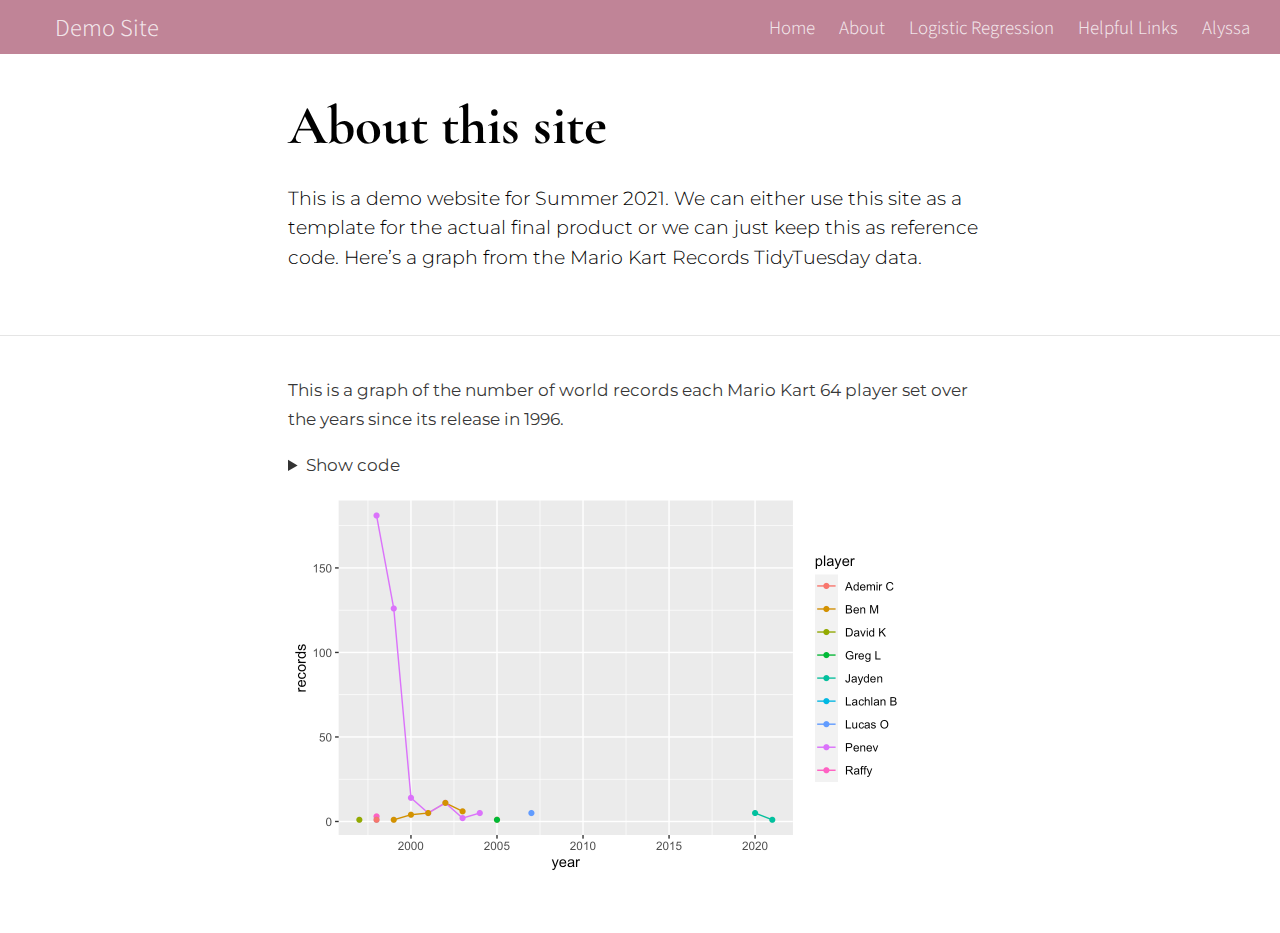
==== commit 08d3a628: "final changes before presentation" ====
--- a/docs/about.html
+++ b/docs/about.html
@@ -2381,6 +2381,7 @@
 <a href="index.html">Home</a>
 <a href="about.html">About</a>
 <a href="logistic.html">Logistic Regression</a>
+<a href="links.html">Helpful Links</a>
 <a href="alyssa.html">Alyssa</a>
 <a href="javascript:void(0);" class="nav-toggle">&#9776;</a>
 </div>
